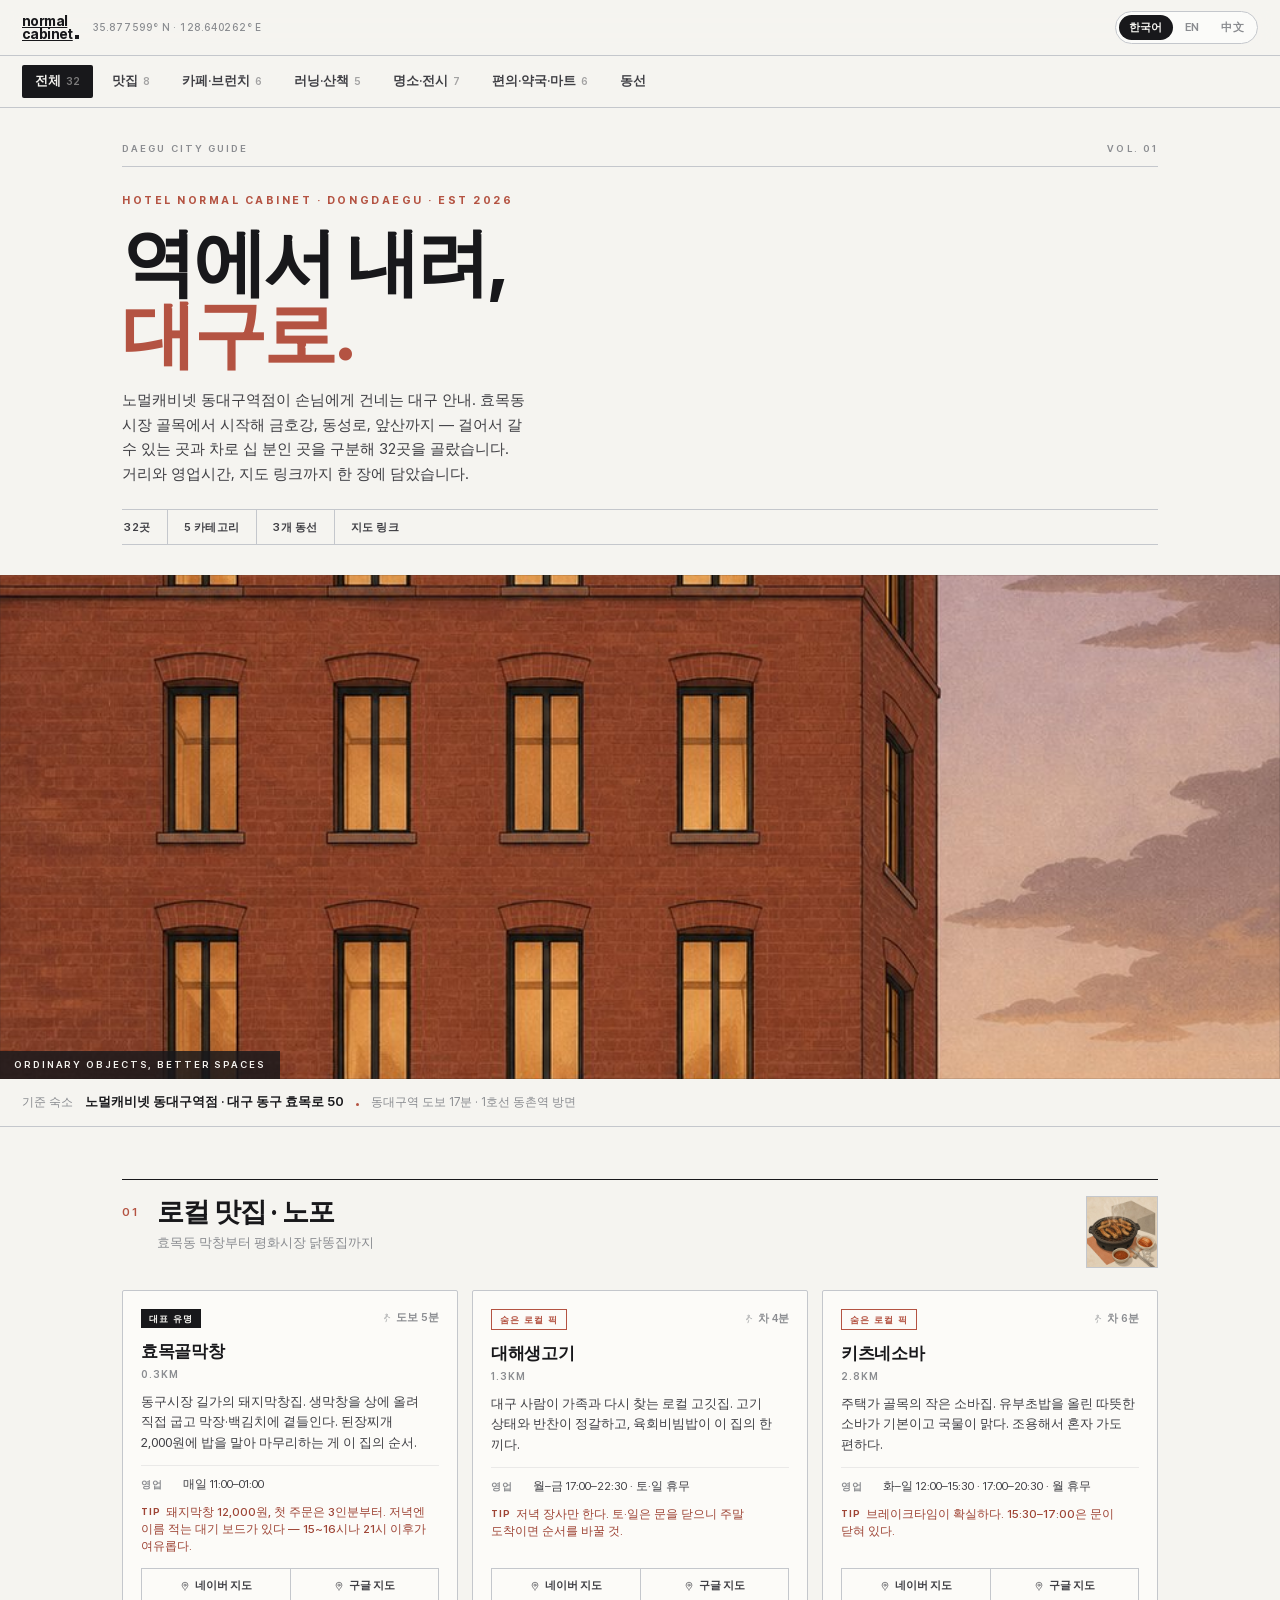
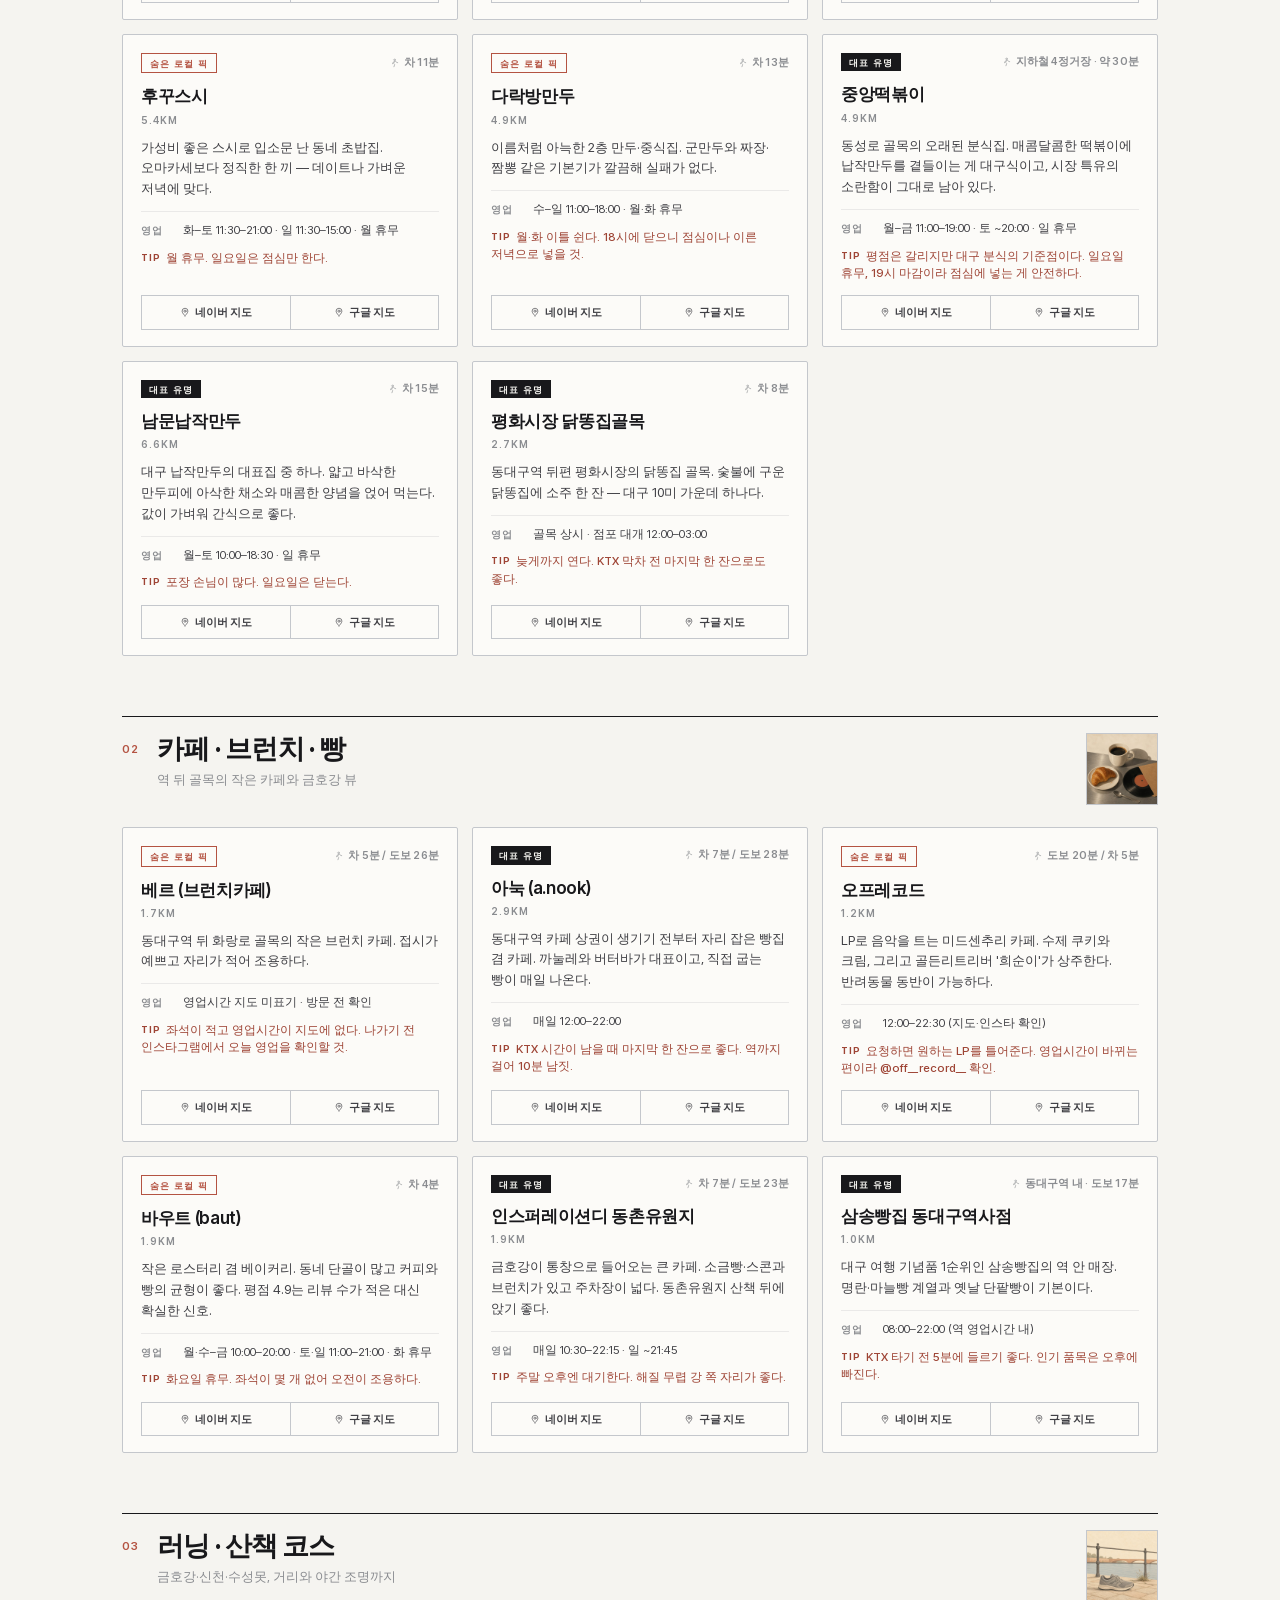
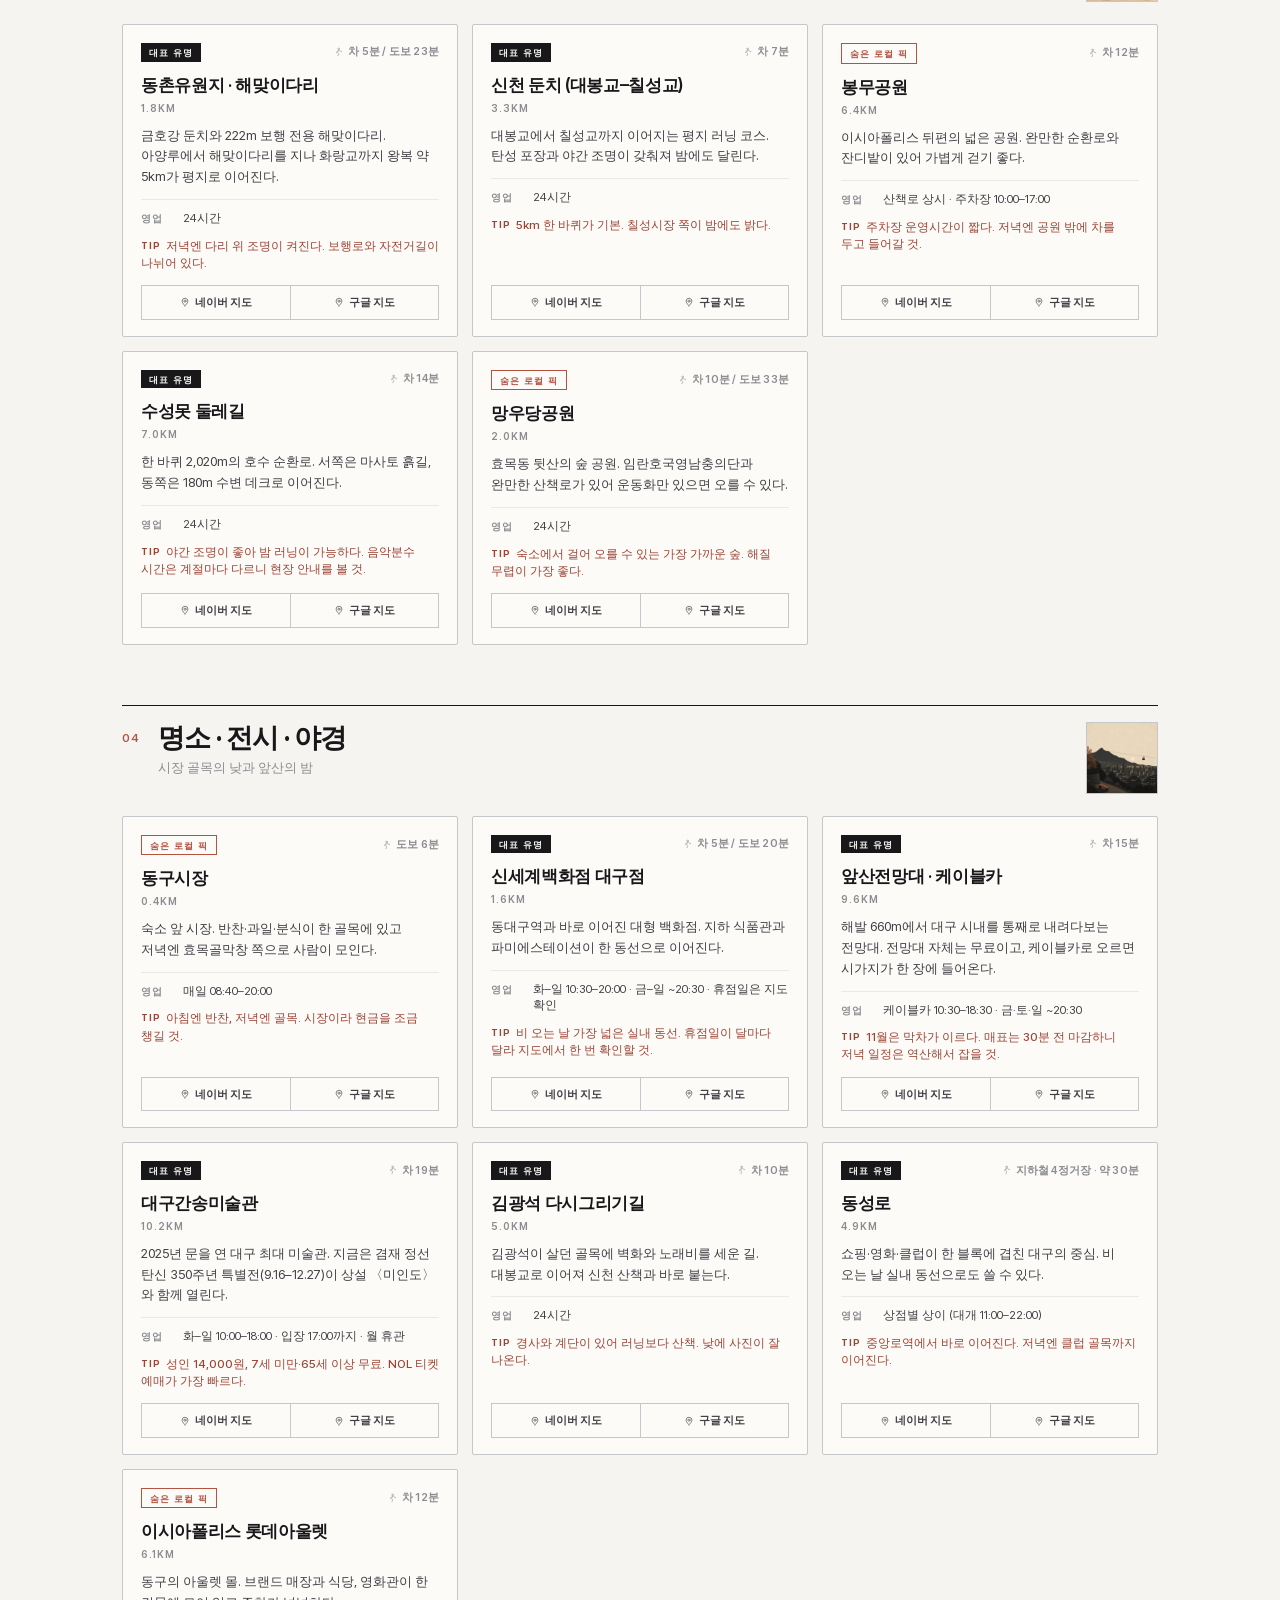
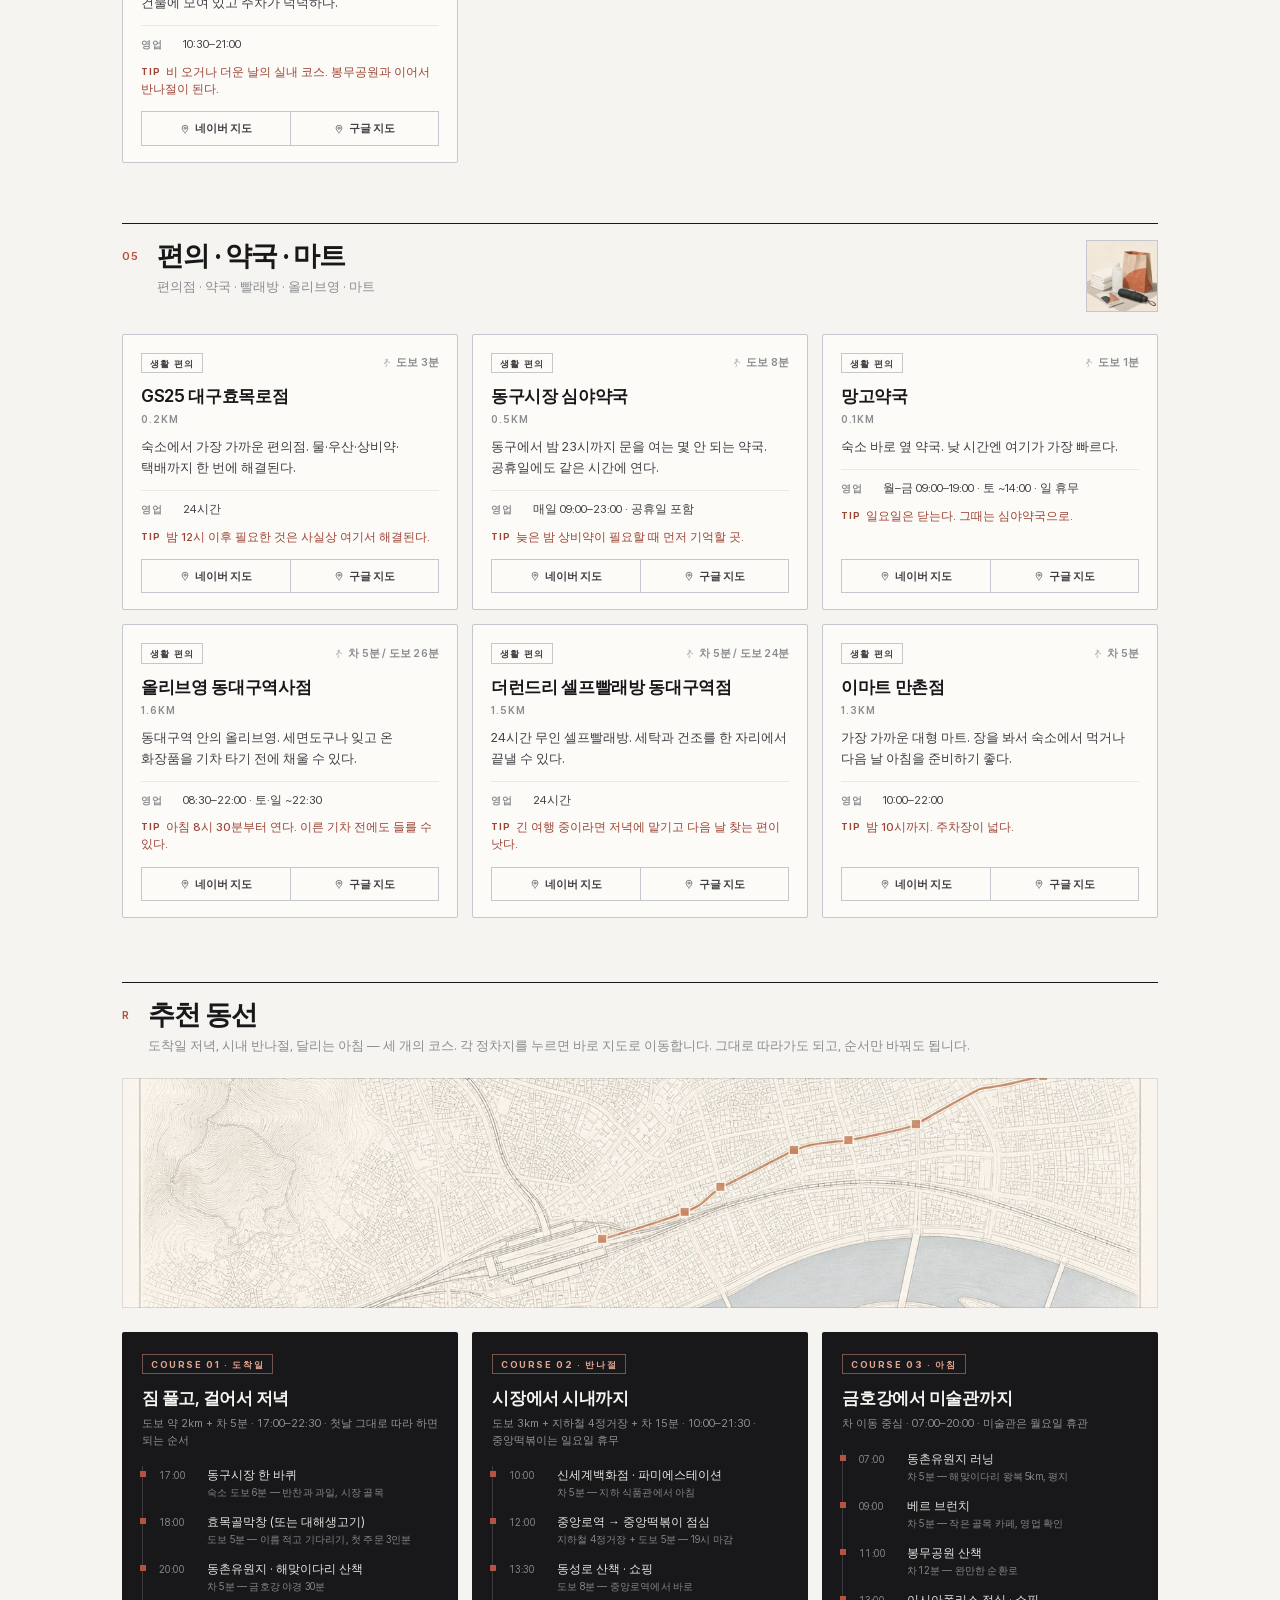
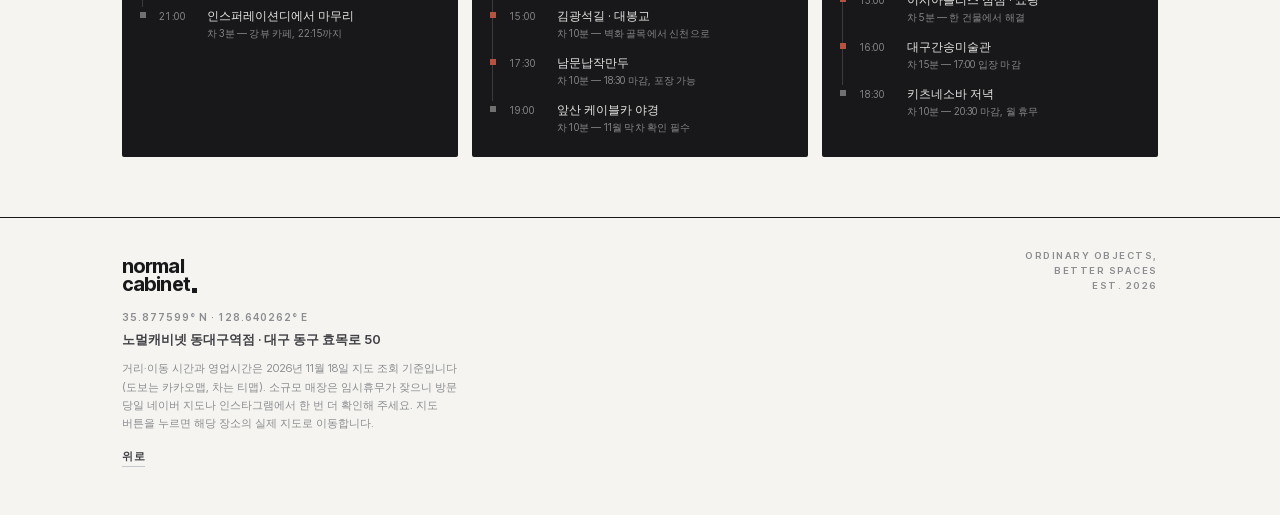
==== curation-dongdaegu/index.html @ 0b1d500d "feat(curation-dongdaegu): 동대구역점 3개국어 여행 큐레이션 페이지 + 8×6cm QR 카드 - curation-dongdaegu/ 신규: 효목동·동대구역 기준" ====
<!DOCTYPE html>
<html lang="ko">
<head>
<meta charset="UTF-8" />
<meta name="viewport" content="width=device-width, initial-scale=1, viewport-fit=cover" />
<meta name="theme-color" content="#F5F4F0" />
<title>대구여행 큐레이션 · 노멀캐비넷 동대구역점</title>
<meta name="description" content="호텔 노멀캐비넷 동대구역점이 고른 대구 32곳 — 효목동 막창과 시장, 역 뒤 골목 카페, 금호강·신천 러닝, 앞산과 간송, 약국·마트·빨래방. 거리·영업시간·지도 링크까지 한 장에. 한국어 / English / 中文." />
<meta property="og:title" content="대구여행 큐레이션 · normal cabinet. 동대구역점" />
<meta property="og:description" content="효목동에서 걷고 달리고 먹는 32곳 — 3개 언어, 지도 링크 포함." />
<meta property="og:type" content="website" />
<link rel="icon" href="data:image/svg+xml,%3Csvg xmlns='http://www.w3.org/2000/svg' viewBox='0 0 32 32'%3E%3Crect width='32' height='32' fill='%23F5F4F0'/%3E%3Crect x='5' y='7' width='22' height='2.6' fill='%2318181B'/%3E%3Crect x='5' y='13' width='22' height='2.6' fill='%2318181B'/%3E%3Crect x='5' y='19' width='14' height='2.6' fill='%23B45342'/%3E%3C/svg%3E" />
<link rel="preload" as="image" href="assets/hero.jpg" />
<link rel="preload" href="assets/fonts/inter-tight.woff2" as="font" type="font/woff2" crossorigin />
<style>
  @font-face{
    font-family:"Inter Tight";font-style:normal;font-weight:100 900;font-display:swap;
    src:url("assets/fonts/inter-tight.woff2") format("woff2");
    unicode-range:U+0000-00FF,U+0131,U+0152-0153,U+02BB-02BC,U+02C6,U+02DA,U+02DC,U+2000-206F,U+2074,U+20AC,U+2122,U+2191,U+2193,U+2212,U+2215,U+00B0,U+00B7,U+00D7,U+2013,U+2014,U+2018,U+2019,U+201C,U+201D,U+2022,U+2026,U+2032,U+2033;
  }
  :root{
    --paper:#F5F4F0;
    --card:#FCFBF8;
    --ink:#18181B;
    --ink-soft:#3F3F44;
    --muted:#8A8C90;
    --steel:#E6E7E8;
    --steel-2:#D5D7DA;
    --hairline:#C4C7CC;
    --terra:#B45342;
    --terra-deep:#9E4435;
    --line:rgba(24,24,27,.14);
    --line-soft:rgba(24,24,27,.075);
    --hdr:56px;
    --tabs:46px;
    --max:1080px;
    --sans:"Inter Tight",-apple-system,BlinkMacSystemFont,"Helvetica Neue",Arial,"Pretendard Variable",Pretendard,"Apple SD Gothic Neo","Noto Sans KR","Noto Sans SC","PingFang SC","Microsoft YaHei",sans-serif;
  }
  *{box-sizing:border-box;-webkit-tap-highlight-color:transparent}
  html{-webkit-text-size-adjust:100%;scroll-behavior:smooth}
  body{
    margin:0;background:var(--paper);color:var(--ink);
    font-family:var(--sans);line-height:1.5;font-size:16px;
    -webkit-font-smoothing:antialiased;
    word-break:keep-all;
  }
  img{display:block;max-width:100%}
  a{color:inherit}
  button{font:inherit;color:inherit;background:none;border:0;padding:0;cursor:pointer}
  .sr-only{position:absolute;width:1px;height:1px;padding:0;margin:-1px;overflow:hidden;clip:rect(0 0 0 0);white-space:nowrap;border:0}
  .wrap{max-width:var(--max);margin:0 auto;padding:0 22px}

  /* ── header ── */
  .hdr{
    position:sticky;top:0;z-index:60;height:var(--hdr);
    display:flex;align-items:center;gap:14px;
    padding:0 22px;background:rgba(245,244,240,.9);
    backdrop-filter:saturate(160%) blur(14px);-webkit-backdrop-filter:saturate(160%) blur(14px);
    border-bottom:1px solid var(--hairline);
  }
  .mark{display:flex;flex-direction:column;line-height:.92;letter-spacing:-.045em;font-weight:700;font-size:13.5px;flex:none}
  .mark span{display:flex;align-items:flex-end}
  .mark i{display:inline-block;width:4px;height:4px;background:var(--ink);margin-left:2px;margin-bottom:1px}
  .hdr-coords{font-size:10px;font-weight:500;letter-spacing:.08em;color:var(--muted);white-space:nowrap;flex:none;font-variant-numeric:tabular-nums}
  .lang{margin-left:auto;display:flex;gap:2px;border:1px solid var(--hairline);border-radius:999px;padding:3px;flex:none;background:rgba(255,255,255,.6)}
  .lang button{padding:4px 10px;border-radius:999px;font-size:11px;font-weight:600;letter-spacing:.03em;color:var(--muted);transition:.18s}
  .lang button[aria-pressed="true"]{background:var(--ink);color:#F5F4F0}

  /* ── tabs ── */
  .tabs{
    position:sticky;top:var(--hdr);z-index:50;
    display:flex;gap:6px;overflow-x:auto;scrollbar-width:none;
    padding:9px 22px;background:rgba(245,244,240,.93);
    backdrop-filter:saturate(160%) blur(14px);-webkit-backdrop-filter:saturate(160%) blur(14px);
    border-bottom:1px solid var(--hairline);
  }
  .tabs::-webkit-scrollbar{display:none}
  .tab{
    flex:none;padding:6px 12px;border-radius:2px;font-size:12.5px;font-weight:600;
    color:var(--ink-soft);border:1px solid transparent;background:transparent;transition:.16s;white-space:nowrap;
  }
  .tab[aria-selected="true"]{background:var(--ink);color:#F5F4F0}
  .tab .n{font-size:10px;opacity:.45;margin-left:5px;font-variant-numeric:tabular-nums}

  /* ── hero ── */
  .hero{padding:34px 0 0}
  .masthead{display:flex;justify-content:space-between;align-items:baseline;gap:12px;font-size:9.5px;letter-spacing:.22em;text-transform:uppercase;color:var(--muted);font-weight:600;border-bottom:1px solid var(--hairline);padding-bottom:10px}
  .eyebrow{font-size:10.5px;letter-spacing:.24em;text-transform:uppercase;color:var(--terra);font-weight:700;margin:26px 0 16px}
  .hero h1{
    margin:0;font-size:clamp(40px,10.5vw,74px);line-height:.98;letter-spacing:-.045em;font-weight:700;
  }
  .hero h1 em{font-style:normal;color:var(--terra)}
  .lede{margin:18px 0 0;font-size:15px;line-height:1.65;color:var(--ink-soft);max-width:46ch}
  .chips{display:flex;flex-wrap:wrap;gap:0;margin:22px 0 0;padding:0;list-style:none;border-top:1px solid var(--hairline);border-bottom:1px solid var(--hairline)}
  .chips li{
    font-size:11px;font-weight:600;letter-spacing:.05em;padding:9px 16px;color:var(--ink-soft);
    border-right:1px solid var(--hairline);text-transform:uppercase;font-variant-numeric:tabular-nums;
  }
  .chips li:first-child{padding-left:2px}
  .chips li:last-child{border-right:0}
  .hero-art{position:relative;margin:30px 0 0;overflow:hidden;background:#DBD3C7}
  .hero-art img{width:100%;height:clamp(320px,56vh,540px);object-fit:cover;object-position:center 30%}
  .hero-art::after{content:"";position:absolute;inset:0;box-shadow:inset 0 0 0 1px rgba(24,24,27,.12);pointer-events:none}
  .art-cap{
    position:absolute;left:0;bottom:0;font-size:9.5px;letter-spacing:.2em;text-transform:uppercase;
    color:#F5F4F0;background:rgba(24,24,27,.82);padding:7px 14px;font-weight:600;
  }
  .base{
    display:flex;flex-wrap:wrap;align-items:baseline;gap:4px 12px;
    margin:0;padding:14px 22px;font-size:12px;color:var(--muted);border-bottom:1px solid var(--hairline);
  }
  .base b{color:var(--ink);font-weight:600;font-size:12.5px}
  .base span{display:inline-flex;align-items:center;gap:6px}
  .base .dot{width:3px;height:3px;background:var(--terra);border-radius:50%;flex:none}

  /* ── sections ── */
  .sec{padding:52px 0 8px;scroll-margin-top:calc(var(--hdr) + var(--tabs) + 8px)}
  .sec-head{display:flex;align-items:flex-start;gap:18px;margin-bottom:22px;padding-top:16px;border-top:1px solid var(--ink)}
  .sec-num{font-size:11px;font-weight:600;letter-spacing:.1em;color:var(--terra);padding-top:8px;flex:none;font-variant-numeric:tabular-nums}
  .sec-tt{flex:1;min-width:0}
  .sec-tt h2{margin:0;font-size:clamp(21px,5.4vw,27px);letter-spacing:-.03em;font-weight:700;line-height:1.18}
  .sec-tt p{margin:6px 0 0;font-size:12.5px;color:var(--muted);line-height:1.5}
  .sec-art{width:72px;height:72px;overflow:hidden;flex:none;outline:1px solid var(--hairline);outline-offset:-1px}
  .sec-art img{width:100%;height:100%;object-fit:cover}
  .sec-note{font-size:11px;color:var(--muted);margin:0 0 14px}

  .grid{display:grid;gap:14px;grid-template-columns:1fr}
  @media(min-width:640px){.grid{grid-template-columns:repeat(2,1fr)}}
  @media(min-width:1000px){.grid{grid-template-columns:repeat(3,1fr)}}

  .card{
    position:relative;background:var(--card);border:1px solid var(--hairline);border-radius:2px;
    padding:18px 18px 16px;display:flex;flex-direction:column;transition:border-color .16s,box-shadow .16s;
  }
  .card:hover{border-color:var(--ink);box-shadow:0 12px 30px -22px rgba(24,24,27,.45)}
  .card-link{position:absolute;inset:0;border-radius:2px;z-index:1}
  .card-link:focus-visible{outline:2px solid var(--ink);outline-offset:2px}
  .card-top{display:flex;align-items:center;gap:8px;margin-bottom:12px;min-height:18px}
  .badge{font-size:9px;font-weight:700;letter-spacing:.14em;padding:3px 8px 2px;white-space:nowrap;text-transform:uppercase}
  .badge.f{background:var(--ink);color:#F5F4F0}
  .badge.h{color:var(--terra);border:1px solid var(--terra)}
  .badge.p{color:var(--ink-soft);border:1px solid var(--hairline)}
  .walk{margin-left:auto;font-size:10.5px;font-weight:600;color:var(--muted);display:inline-flex;align-items:center;gap:4px;white-space:nowrap;letter-spacing:.02em}
  .walk svg{width:10px;height:10px;flex:none;opacity:.7}
  .card h3{margin:0 0 5px;font-size:17px;font-weight:600;letter-spacing:-.02em;line-height:1.3}
  .card .sub{font-size:10px;letter-spacing:.09em;color:var(--muted);margin:0 0 9px;font-weight:600;text-transform:uppercase}
  .card p.desc{margin:0 0 12px;font-size:13px;line-height:1.6;color:var(--ink-soft)}
  .meta{display:flex;flex-direction:column;gap:3px;margin:0 0 11px;padding:10px 0 0;border-top:1px solid var(--line-soft)}
  .meta .row{display:flex;gap:8px;font-size:11.5px;line-height:1.45}
  .meta .k{flex:none;width:34px;color:var(--muted);font-weight:600;letter-spacing:.06em;font-size:9.5px;padding-top:2px;text-transform:uppercase}
  .meta .v{color:var(--ink-soft)}
  .tip{font-size:11.5px;line-height:1.5;color:var(--terra-deep);font-weight:500;margin:0 0 13px}
  .tip b{font-weight:700;letter-spacing:.1em;font-size:9px;vertical-align:1px;margin-right:5px;text-transform:uppercase}
  .maprow{display:flex;gap:0;margin-top:auto;position:relative;z-index:2;border:1px solid var(--hairline)}
  .mapbtn{
    flex:1;display:inline-flex;align-items:center;justify-content:center;gap:5px;
    padding:8px 6px;font-size:11px;font-weight:600;color:var(--ink-soft);text-decoration:none;transition:.16s;white-space:nowrap;
  }
  .mapbtn + .mapbtn{border-left:1px solid var(--hairline)}
  .mapbtn svg{width:10px;height:10px;opacity:.7;flex:none}
  .mapbtn:hover{background:var(--ink);color:#F5F4F0;border-color:var(--ink)}

  /* ── routes ── */
  .routes{margin-top:56px;padding:0 0 8px}
  .routes .sec-head{border-top:1px solid var(--ink)}
  .routes-art{margin:0 0 24px;overflow:hidden;position:relative;background:#E7E3DB}
  .routes-art img{width:100%;height:clamp(150px,26vh,230px);object-fit:cover}
  .routes-art::after{content:"";position:absolute;inset:0;box-shadow:inset 0 0 0 1px rgba(24,24,27,.12);pointer-events:none}
  .rgrid{display:grid;gap:14px;grid-template-columns:1fr}
  @media(min-width:860px){.rgrid{grid-template-columns:repeat(3,1fr)}}
  .route{background:var(--ink);color:#F5F4F0;border-radius:2px;padding:22px 20px;display:flex;flex-direction:column}
  .route .rtag{align-self:flex-start;font-size:9px;font-weight:700;letter-spacing:.18em;text-transform:uppercase;color:#E4A38F;border:1px solid rgba(228,163,143,.45);padding:3px 8px 2px;margin-bottom:14px}
  .route h3{margin:0 0 5px;font-size:16.5px;letter-spacing:-.015em;line-height:1.32;font-weight:600}
  .route .rmeta{font-size:11px;color:rgba(245,244,240,.55);margin:0 0 18px;font-variant-numeric:tabular-nums}
  .steps{list-style:none;margin:0;padding:0;display:flex;flex-direction:column;gap:0}
  .steps li{position:relative;display:flex;gap:12px;padding:0 0 13px 16px;border-left:1px solid rgba(245,244,240,.16)}
  .steps li:last-child{padding-bottom:0;border-left-color:transparent}
  .steps li::before{content:"";position:absolute;left:-3.5px;top:5px;width:6px;height:6px;background:var(--terra)}
  .steps li:last-child::before{background:rgba(245,244,240,.4)}
  .steps .st{flex:none;font-size:10px;font-variant-numeric:tabular-nums;color:rgba(245,244,240,.5);width:36px;padding-top:2px;letter-spacing:.04em}
  .steps .sn{font-size:12px;line-height:1.5;color:rgba(245,244,240,.93)}
  .steps .sn small{display:block;font-size:10px;color:rgba(245,244,240,.5);margin-top:1px;letter-spacing:.02em}

  /* ── footer ── */
  .foot{margin-top:52px;border-top:1px solid var(--ink);padding:30px 0 48px}
  .foot .brand{display:flex;align-items:flex-end;justify-content:space-between;gap:14px;margin-bottom:16px}
  .foot .mark{font-size:20px}
  .foot .mark i{width:5px;height:5px}
  .foot .est{font-size:9.5px;letter-spacing:.16em;color:var(--muted);text-align:right;line-height:1.6;text-transform:uppercase;font-weight:600}
  .foot .coords{font-size:10px;letter-spacing:.1em;color:var(--muted);margin:0 0 6px;font-variant-numeric:tabular-nums;font-weight:600;text-transform:uppercase}
  .foot .addr{font-size:12.5px;color:var(--ink-soft);margin:0 0 4px;font-weight:600}
  .foot .fine{font-size:11px;line-height:1.65;color:var(--muted);margin:10px 0 0;max-width:58ch}
  .foot .top{display:inline-block;margin-top:16px;font-size:11px;font-weight:600;color:var(--ink-soft);text-decoration:none;border-bottom:1px solid var(--hairline);padding-bottom:2px;letter-spacing:.06em;text-transform:uppercase}
  .hidden{display:none !important}
  @media(prefers-reduced-motion:reduce){*{transition:none!important;scroll-behavior:auto!important}}
</style>
</head>
<body>

<header class="hdr">
  <a class="mark" href="../" aria-label="normal cabinet."><span>normal</span><span>cabinet<i></i></span></a>
  <span class="hdr-coords" aria-hidden="true">35.877599° N&nbsp;·&nbsp;128.640262° E</span>
  <div class="lang" role="group" aria-label="Language">
    <button type="button" data-lang="ko" aria-pressed="true">한국어</button>
    <button type="button" data-lang="en" aria-pressed="false">EN</button>
    <button type="button" data-lang="zh" aria-pressed="false">中文</button>
  </div>
</header>

<nav class="tabs" id="tabs" role="tablist" aria-label="Categories"></nav>

<main>
  <section class="hero">
    <div class="wrap">
      <div class="masthead" aria-hidden="true"><span>Daegu City Guide</span><span>Vol. 01</span></div>
      <p class="eyebrow" data-i18n="eyebrow">HOTEL NORMAL CABINET · DONGDAEGU · EST 2026</p>
      <h1 data-i18n-html="h1">역에서 내려,<br><em>대구로.</em></h1>
      <p class="lede" data-i18n="lede"></p>
      <ul class="chips" id="chips"></ul>
    </div>
    <div class="hero-art">
      <img src="assets/hero.jpg" width="1000" height="1500" alt="테라코타 벽돌 호텔과 스틸 캐노피, 뒤로 철도 고가 — 노멀캐비넷 동대구역점 큐레이션 일러스트" fetchpriority="high" />
      <span class="art-cap" data-i18n="artCap">Ordinary objects, better spaces</span>
    </div>
    <p class="base">
      <span data-i18n="baseLabel">기준 숙소</span>
      <b data-i18n="baseAddr">노멀캐비넷 동대구역점 · 대구 동구 효목로 50</b>
      <span class="dot" aria-hidden="true"></span>
      <span data-i18n="baseNote">동대구역 도보 17분 · 1호선 동촌역 방면</span>
    </p>
  </section>

  <div id="sections"></div>

  <section class="routes" id="routes">
    <div class="wrap">
      <div class="sec-head">
        <span class="sec-num">R</span>
        <div class="sec-tt"><h2 data-i18n="routesTitle">추천 동선</h2><p data-i18n="routesSub"></p></div>
      </div>
      <div class="routes-art"><img src="assets/map.jpg" width="1600" height="1067" alt="대구 동부 시티 맵 라인아트 — 큐레이션 동선 일러스트" loading="lazy" /></div>
      <div class="rgrid" id="rgrid"></div>
    </div>
  </section>

  <footer class="foot">
    <div class="wrap">
      <div class="brand">
        <div class="mark" aria-label="normal cabinet."><span>normal</span><span>cabinet<i></i></span></div>
        <div class="est">Ordinary objects,<br>better spaces<br>Est. 2026</div>
      </div>
      <p class="coords">35.877599° N · 128.640262° E</p>
      <p class="addr" data-i18n="footAddr">노멀캐비넷 동대구역점 · 대구 동구 효목로 50</p>
      <p class="fine" data-i18n="footFine"></p>
      <a class="top" href="#top" data-i18n="toTop">위로</a>
    </div>
  </footer>
</main>

<script src="assets/data.js?v=2026-11-18a"></script>
<script>
(function(){
  "use strict";

  var T = {
    ko: {
      title: "대구여행 큐레이션 · 노멀캐비넷 동대구역점",
      desc: "호텔 노멀캐비넷 동대구역점이 고른 대구 32곳 — 효목동 막창과 시장, 역 뒤 골목 카페, 금호강·신천 러닝, 앞산과 간송, 약국·마트·빨래방까지. 거리·영업시간·지도 링크를 한 장에.",
      hdrTitle: "대구여행 큐레이션",
      eyebrow: "HOTEL NORMAL CABINET · DONGDAEGU · EST 2026",
      h1: "역에서 내려,<br><em>대구로.</em>",
      lede: "노멀캐비넷 동대구역점이 손님에게 건네는 대구 안내. 효목동 시장 골목에서 시작해 금호강, 동성로, 앞산까지 — 걸어서 갈 수 있는 곳과 차로 십 분인 곳을 구분해 32곳을 골랐습니다. 거리와 영업시간, 지도 링크까지 한 장에 담았습니다.",
      baseLabel: "기준 숙소",
      baseAddr: "노멀캐비넷 동대구역점 · 대구 동구 효목로 50",
      baseNote: "동대구역 도보 17분 · 1호선 동촌역 방면",
      artCap: "Ordinary objects, better spaces",
      chips: ["32곳", "5 카테고리", "3개 동선", "지도 링크"],
      all: "전체", routes: "동선",
      tabFood: "맛집", tabCafe: "카페·브런치", tabRun: "러닝·산책", tabSpots: "명소·전시", tabEss: "편의·약국·마트",
      badgeF: "대표 유명", badgeH: "숨은 로컬 픽", badgeP: "생활 편의",
      hours: "영업", tip: "TIP", naver: "네이버 지도", google: "구글 지도",
      count: "곳", walkIcon: "이동",
      routesTitle: "추천 동선",
      routesSub: "도착일 저녁, 시내 반나절, 달리는 아침 — 세 개의 코스. 각 정차지를 누르면 바로 지도로 이동합니다. 그대로 따라가도 되고, 순서만 바꿔도 됩니다.",
      footAddr: "노멀캐비넷 동대구역점 · 대구 동구 효목로 50",
      footFine: "거리·이동 시간과 영업시간은 2026년 11월 18일 지도 조회 기준입니다(도보는 카카오맵, 차는 티맵). 소규모 매장은 임시휴무가 잦으니 방문 당일 네이버 지도나 인스타그램에서 한 번 더 확인해 주세요. 지도 버튼을 누르면 해당 장소의 실제 지도로 이동합니다.",
      toTop: "위로",
      openMap: "지도에서 열기"
    },
    en: {
      title: "Daegu Curation · normal cabinet. Dongdaegu",
      desc: "32 places chosen by normal cabinet. Dongdaegu — Hyomok-dong makchang and market alleys, small cafes behind the station, running on the Geumho and Sincheon, Apsan and Kansong, plus pharmacy, mart and laundry, with distances, hours and map links.",
      hdrTitle: "Daegu Curation",
      eyebrow: "HOTEL NORMAL CABINET · DONGDAEGU · EST 2026",
      h1: "Off the train,<br><em>into Daegu.</em>",
      lede: "A Daegu guide from normal cabinet. Dongdaegu: 32 places, sorted by what you can walk to and what is ten minutes by car — the market alleys of Hyomok-dong, the Geumho river, Dongseong-ro, Apsan. Distances, hours and map links, all on one page.",
      baseLabel: "From",
      baseAddr: "Normal Cabinet Dongdaegu · 50, Hyomok-ro, Dong-gu, Daegu",
      baseNote: "17 min walk from Dongdaegu Station",
      artCap: "Ordinary objects, better spaces",
      chips: ["32 places", "5 categories", "3 routes", "Map links"],
      all: "All", routes: "Routes",
      tabFood: "Food", tabCafe: "Cafes & Brunch", tabRun: "Running", tabSpots: "Sights", tabEss: "Convenience & Mart",
      badgeF: "Signature", badgeH: "Local pick", badgeP: "Everyday",
      hours: "HOURS", tip: "TIP", naver: "Naver Map", google: "Google Maps",
      count: "spots", walkIcon: "Getting there",
      routesTitle: "Suggested routes",
      routesSub: "The arrival evening, half a day downtown, a running morning — three courses with the walking and driving legs worked in. Tap any stop to open it in the map. Follow them as written or swap the order.",
      footAddr: "Normal Cabinet Dongdaegu · 50, Hyomok-ro, Dong-gu, Daegu",
      footFine: "Distances, travel times and hours were checked on maps on 18 November 2026 (Kakao Map for walking, TMAP for driving). Small places close without notice, so check Naver Map or Instagram on the day. Each map button opens the actual location.",
      toTop: "Back to top",
      openMap: "Open in map"
    },
    zh: {
      title: "大邱旅行策展 · normal cabinet. 东大邱站店",
      desc: "normal cabinet. 东大邱站店为住客挑选的大邱32处 — 孝木洞小肠与市场、车站后巷的咖啡、琴湖江与新川跑步、前山与涧松，以及药局、超市、洗衣房，附距离、营业时间与地图链接。",
      hdrTitle: "大邱旅行策展",
      eyebrow: "HOTEL NORMAL CABINET · DONGDAEGU · EST 2026",
      h1: "下车，<br><em>走进大邱。</em>",
      lede: "这是 normal cabinet. 东大邱站店为住客准备的大邱指南。从孝木洞的市场小巷出发，到琴湖江、东城路、前山——我们把步行可到的地方和车程十分钟的地方分开，选出32处。距离、营业时间与地图链接，一页搞定。",
      baseLabel: "出发点",
      baseAddr: "Normal Cabinet 东大邱站店 · 大邱东区孝木路 50",
      baseNote: "距东大邱站步行17分钟",
      artCap: "Ordinary objects, better spaces",
      chips: ["32处", "5个分类", "3条路线", "地图链接"],
      all: "全部", routes: "路线",
      tabFood: "美食", tabCafe: "咖啡早午餐", tabRun: "跑步散步", tabSpots: "景点展览", tabEss: "便利店·药局·超市",
      badgeF: "人气名店", badgeH: "本地私藏", badgeP: "生活便利",
      hours: "时间", tip: "提示", naver: "Naver 地图", google: "Google 地图",
      count: "处", walkIcon: "移动",
      routesTitle: "推荐路线",
      routesSub: "抵达日晚间、半天市区、跑步的早晨——三条路线，连移动时间都算过。点击每一站即可直接跳转到地图。照着走可以，换个顺序也可以。",
      footAddr: "Normal Cabinet 东大邱站店 · 大邱东区孝木路 50",
      footFine: "距离、移动时间与营业时间以2026年11月18日地图信息为准（步行为 Kakao 地图，车程为 TMAP）。小店临时休息较多，建议当天在 Naver 地图或 Instagram 再确认一次。点击地图按钮会打开该地点的实际地图。",
      toTop: "回到顶部",
      openMap: "在地图中打开"
    }
  };

  var U = window.CURATION, lang = "ko", filter = "all";
  var $ = function(s, r){ return (r||document).querySelector(s); };
  var $$ = function(s, r){ return Array.prototype.slice.call((r||document).querySelectorAll(s)); };
  var esc = function(s){ return String(s).replace(/&/g,"&amp;").replace(/</g,"&lt;").replace(/>/g,"&gt;").replace(/"/g,"&quot;"); };

  var pin = '<svg viewBox="0 0 24 24" fill="none" stroke="currentColor" stroke-width="2.2" stroke-linecap="round" stroke-linejoin="round" aria-hidden="true"><path d="M12 21s7-6.1 7-11a7 7 0 1 0-14 0c0 4.9 7 11 7 11z"/><circle cx="12" cy="10" r="2.6"/></svg>';
  var foot = '<svg viewBox="0 0 24 24" fill="none" stroke="currentColor" stroke-width="2" stroke-linecap="round" stroke-linejoin="round" aria-hidden="true"><path d="M13 4.5a2 2 0 1 0 0 .01"/><path d="M9.5 21l1.7-5.2L9 13.6l1-4.6 3.2-1.6 2.4 3.1 2.9.7"/><path d="M10 9l-2.6 1.3L6 14"/></svg>';

  function naverUrl(p){ return "https://map.naver.com/p/search/" + encodeURIComponent(p.n.ko + " 대구"); }
  function googleUrl(p){ return "https://www.google.com/maps/search/?api=1&query=" + encodeURIComponent(p.n.ko + " " + p.a); }

  function setStatic(){
    var t = T[lang];
    document.documentElement.lang = lang === "zh" ? "zh-CN" : lang;
    document.title = t.title;
    var md = document.querySelector('meta[name="description"]'); if (md) md.setAttribute("content", t.desc);
    var og = document.querySelector('meta[property="og:title"]'); if (og) og.setAttribute("content", t.title);
    $$("[data-i18n]").forEach(function(el){ var k = el.getAttribute("data-i18n"); if (t[k] != null) el.textContent = t[k]; });
    $$("[data-i18n-html]").forEach(function(el){ var k = el.getAttribute("data-i18n-html"); if (t[k] != null) el.innerHTML = t[k]; });
    $("#chips").innerHTML = t.chips.map(function(c){ return "<li>" + esc(c) + "</li>"; }).join("");
  }

  function buildTabs(){
    var t = T[lang];
    var items = [
      { id: "all", label: t.all, n: U.places.length },
      { id: "food", label: t.tabFood, n: 8 },
      { id: "cafe", label: t.tabCafe, n: 6 },
      { id: "run", label: t.tabRun, n: 5 },
      { id: "spots", label: t.tabSpots, n: 7 },
      { id: "ess", label: t.tabEss, n: 6 },
      { id: "routes", label: t.routes, n: null }
    ];
    $("#tabs").innerHTML = items.map(function(it){
      return '<button type="button" class="tab" role="tab" data-filter="' + it.id + '" aria-selected="' + (filter === it.id) + '">' +
        esc(it.label) + (it.n != null ? '<span class="n">' + it.n + "</span>" : "") + "</button>";
    }).join("");
    $$("#tabs .tab").forEach(function(b){
      b.addEventListener("click", function(){
        filter = b.getAttribute("data-filter");
        $$("#tabs .tab").forEach(function(x){ x.setAttribute("aria-selected", String(x === b)); });
        b.scrollIntoView({ block: "nearest", inline: "center" });
        applyFilter(true);
      });
    });
  }

  function card(p){
    var t = T[lang];
    var badge = p.c === 5
      ? '<span class="badge p">' + esc(t.badgeP) + "</span>"
      : (p.b === "f" ? '<span class="badge f">' + esc(t.badgeF) + "</span>" : '<span class="badge h">' + esc(t.badgeH) + "</span>");
    return '<article class="card" data-cat="' + p.c + '">' +
      '<a class="card-link" href="' + esc(naverUrl(p)) + '" target="_blank" rel="noopener" aria-label="' + esc(p.n[lang] + " — " + t.openMap) + '"></a>' +
      '<div class="card-top">' + badge +
        '<span class="walk">' + foot + esc(p.w[lang]) + "</span></div>" +
      "<h3>" + esc(p.n[lang]) + "</h3>" +
      '<p class="sub">' + esc(typeof p.d === "string" ? p.d : p.d[lang]) + "</p>" +
      '<p class="desc">' + esc(p.s[lang]) + "</p>" +
      '<div class="meta">' +
        '<div class="row"><span class="k">' + esc(t.hours) + '</span><span class="v">' + esc(p.h[lang]) + "</span></div>" +
      "</div>" +
      '<p class="tip"><b>' + esc(t.tip) + "</b>" + esc(p.t[lang]) + "</p>" +
      '<div class="maprow">' +
        '<a class="mapbtn" href="' + esc(naverUrl(p)) + '" target="_blank" rel="noopener">' + pin + esc(t.naver) + "</a>" +
        '<a class="mapbtn" href="' + esc(googleUrl(p)) + '" target="_blank" rel="noopener">' + pin + esc(t.google) + "</a>" +
      "</div></article>";
  }

  function buildSections(){
    var t = T[lang], order = ["food","cafe","run","spots","ess"];
    var html = U.cats.map(function(c, i){
      var places = U.places.filter(function(p){ return p.c === c.id; });
      return '<section class="sec" id="cat-' + c.key + '" data-filter="' + order[i] + '">' +
        '<div class="wrap"><div class="sec-head">' +
          '<span class="sec-num">' + String(i + 1).padStart(2, "0") + "</span>" +
          '<div class="sec-tt"><h2>' + esc(c.title[lang]) + "</h2><p>" + esc(c.sub[lang]) + "</p></div>" +
          '<div class="sec-art"><img src="' + c.img + '" width="720" height="720" alt="" loading="lazy" /></div>' +
        "</div>" +
        '<div class="grid">' + places.map(card).join("") + "</div></div></section>";
    }).join("");
    $("#sections").innerHTML = html;
  }

  function buildRoutes(){
    var t = T[lang];
    $("#rgrid").innerHTML = U.routes.map(function(r){
      return '<article class="route">' +
        '<span class="rtag">' + esc(r.tag[lang]) + "</span>" +
        "<h3>" + esc(r.title[lang]) + "</h3>" +
        '<p class="rmeta">' + esc(r.meta[lang]) + "</p>" +
        '<ol class="steps">' + r.steps.map(function(s){
          var link = s.q ? '<a href="' + esc("https://map.naver.com/p/search/" + encodeURIComponent(s.q + " 대구")) + '" target="_blank" rel="noopener" style="color:inherit;text-decoration:none" onmouseover="this.style.color=\'#E4A38F\'" onmouseout="this.style.color=\'inherit\'">' : "";
          var end = s.q ? "</a>" : "";
          return "<li><span class=\"st\">" + esc(s.t) + '</span><span class="sn">' + link + esc(s.n[lang]) + end +
            (s.m ? "<small>" + esc(s.m[lang]) + "</small>" : "") + "</span></li>";
        }).join("") + "</ol></article>";
    }).join("");
  }

  function applyFilter(scroll){
    var showRoutes = filter === "routes";
    $$("#sections .sec").forEach(function(sec){
      sec.classList.toggle("hidden", filter !== "all" && sec.getAttribute("data-filter") !== filter);
    });
    var routes = $("#routes");
    routes.style.display = (filter === "all" || showRoutes) ? "" : "none";
    if (scroll && !showRoutes) {
      var first = $("#sections .sec:not(.hidden)");
      var y = (first ? first.getBoundingClientRect().top + window.pageYOffset : 0) - 112;
      window.scrollTo({ top: Math.max(0, y), behavior: "smooth" });
    }
  }

  function render(){
    setStatic(); buildTabs(); buildSections(); buildRoutes(); applyFilter(false);
    $$(".lang button").forEach(function(b){ b.setAttribute("aria-pressed", String(b.getAttribute("data-lang") === lang)); });
  }

  $$(".lang button").forEach(function(b){
    b.addEventListener("click", function(){
      lang = b.getAttribute("data-lang");
      try { localStorage.setItem("nc-curation-lang", lang); } catch(e){}
      render();
    });
  });

  try {
    var saved = localStorage.getItem("nc-curation-lang");
    if (saved && T[saved]) lang = saved;
  } catch(e){}
  var q = new URLSearchParams(location.search).get("lang");
  if (q && T[q]) lang = q;

  render();
  document.getElementById("top") || document.body.insertAdjacentHTML("afterbegin", '<span id="top"></span>');
})();
</script>
</body>
</html>
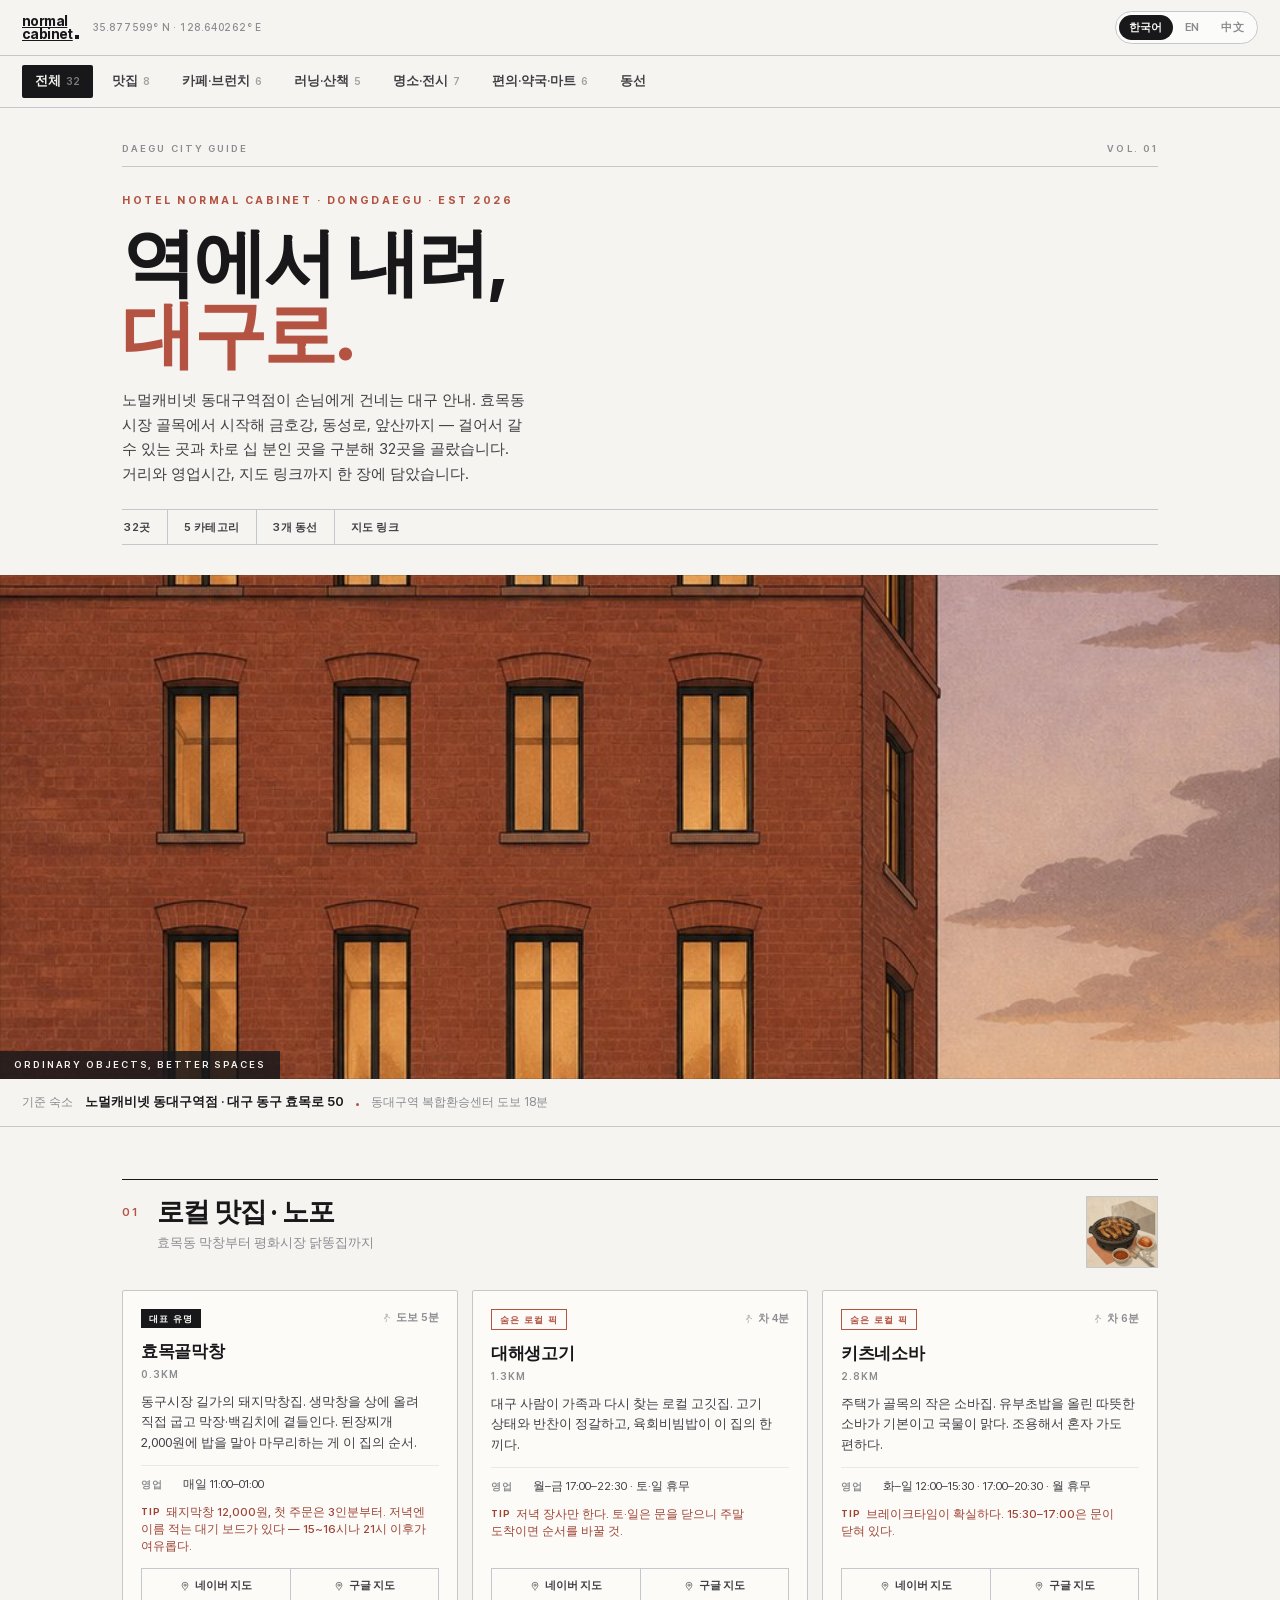
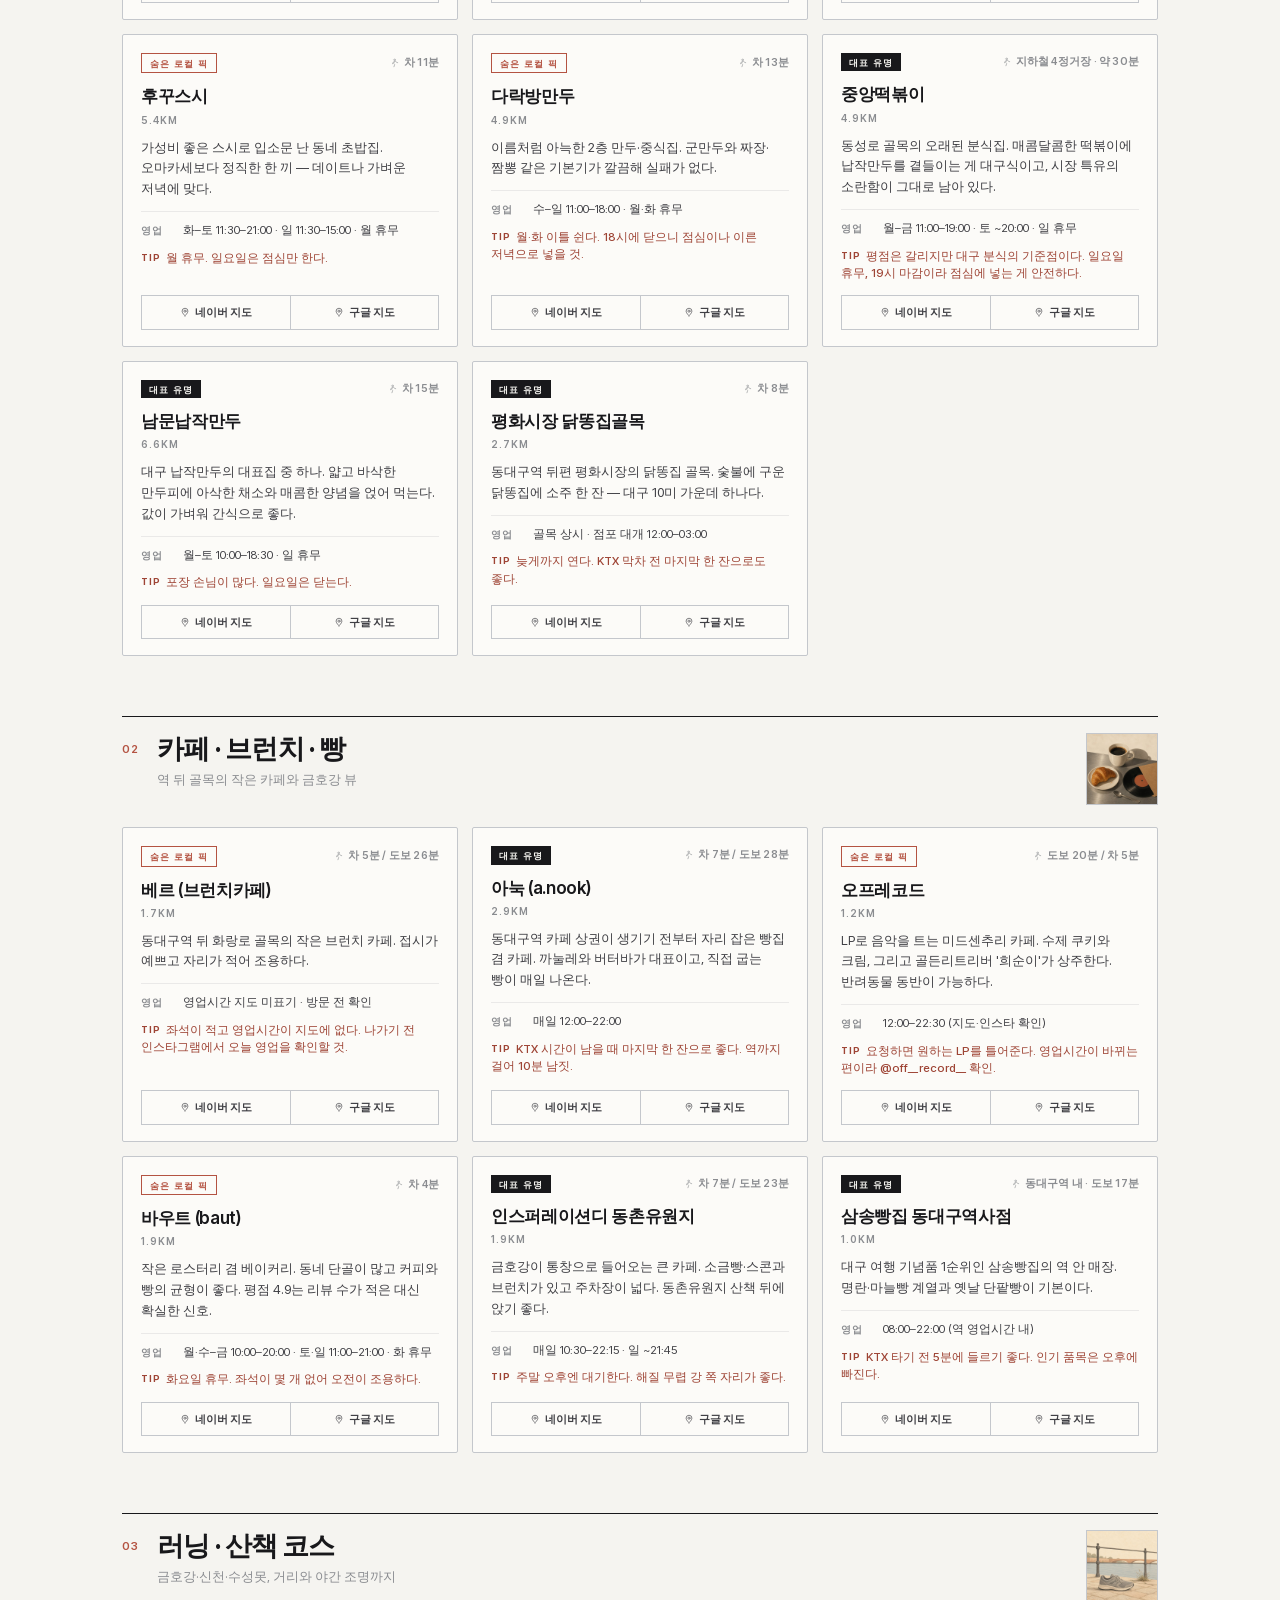
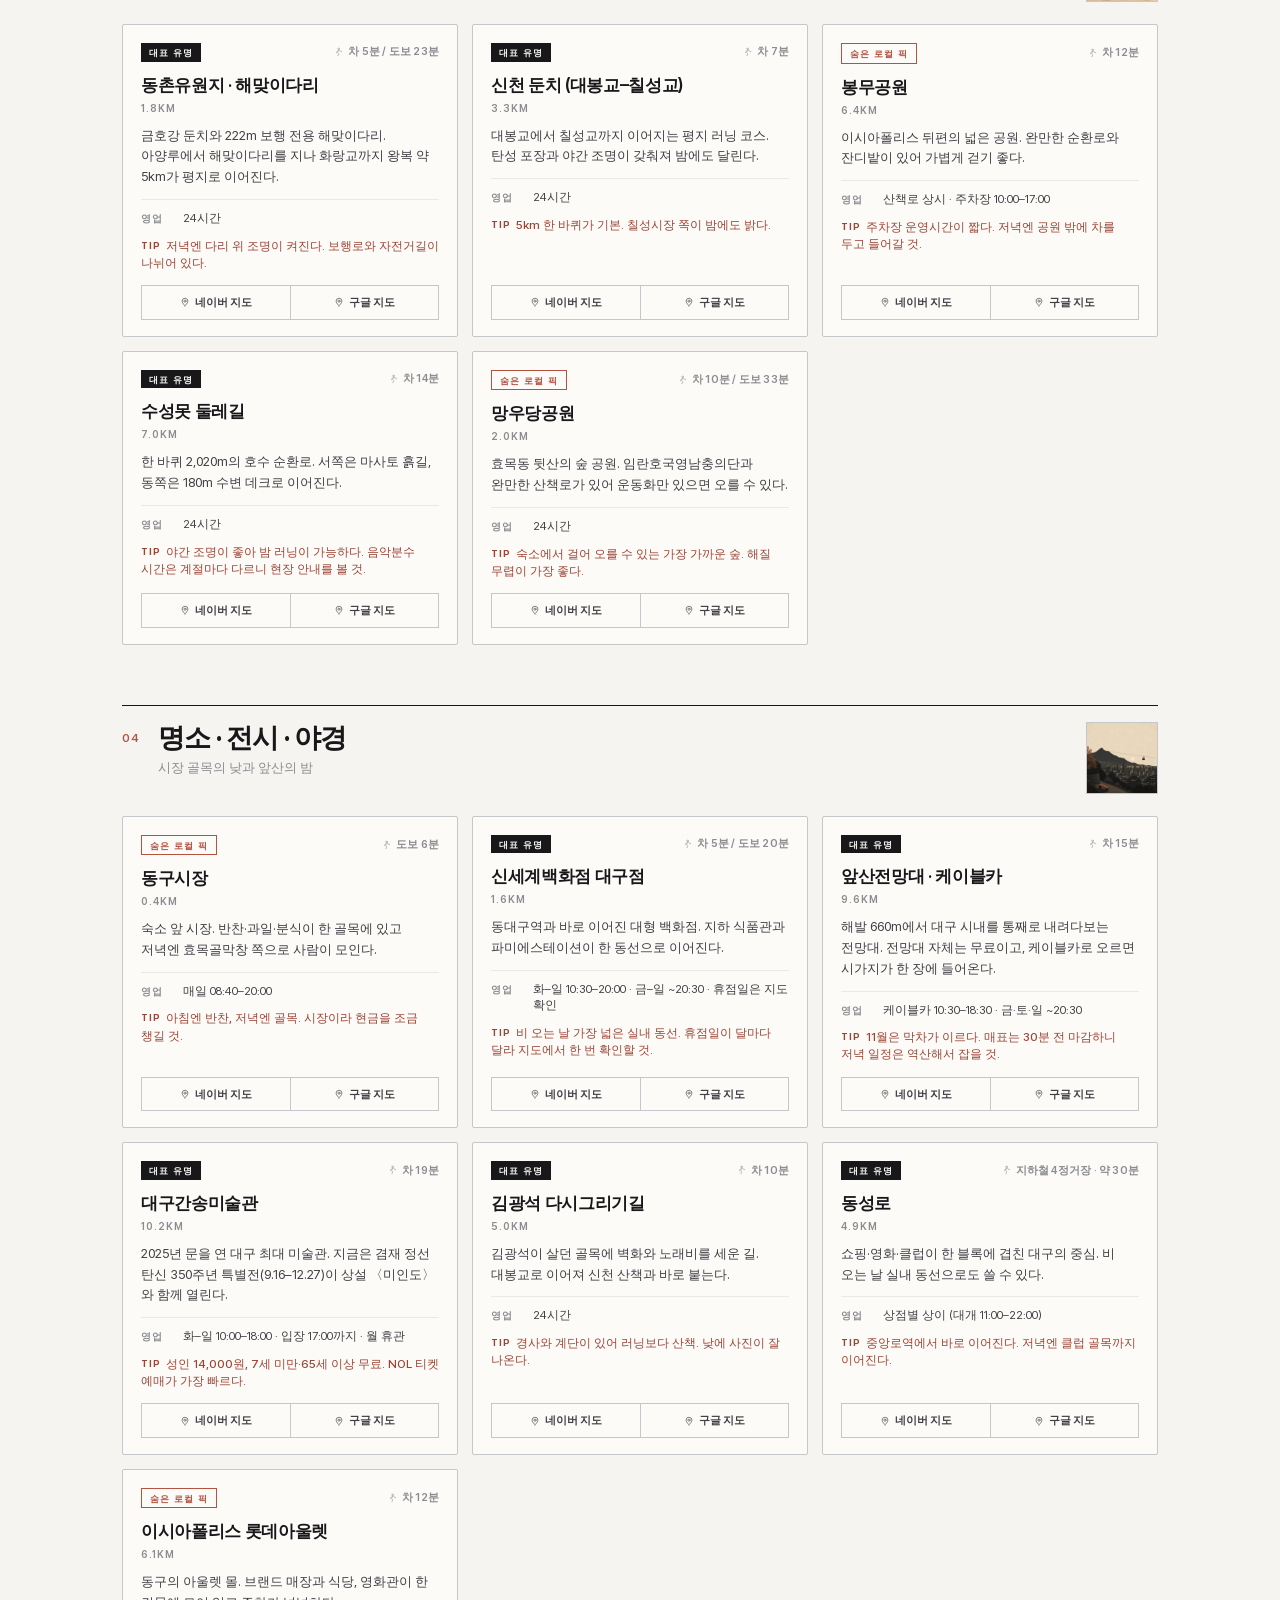
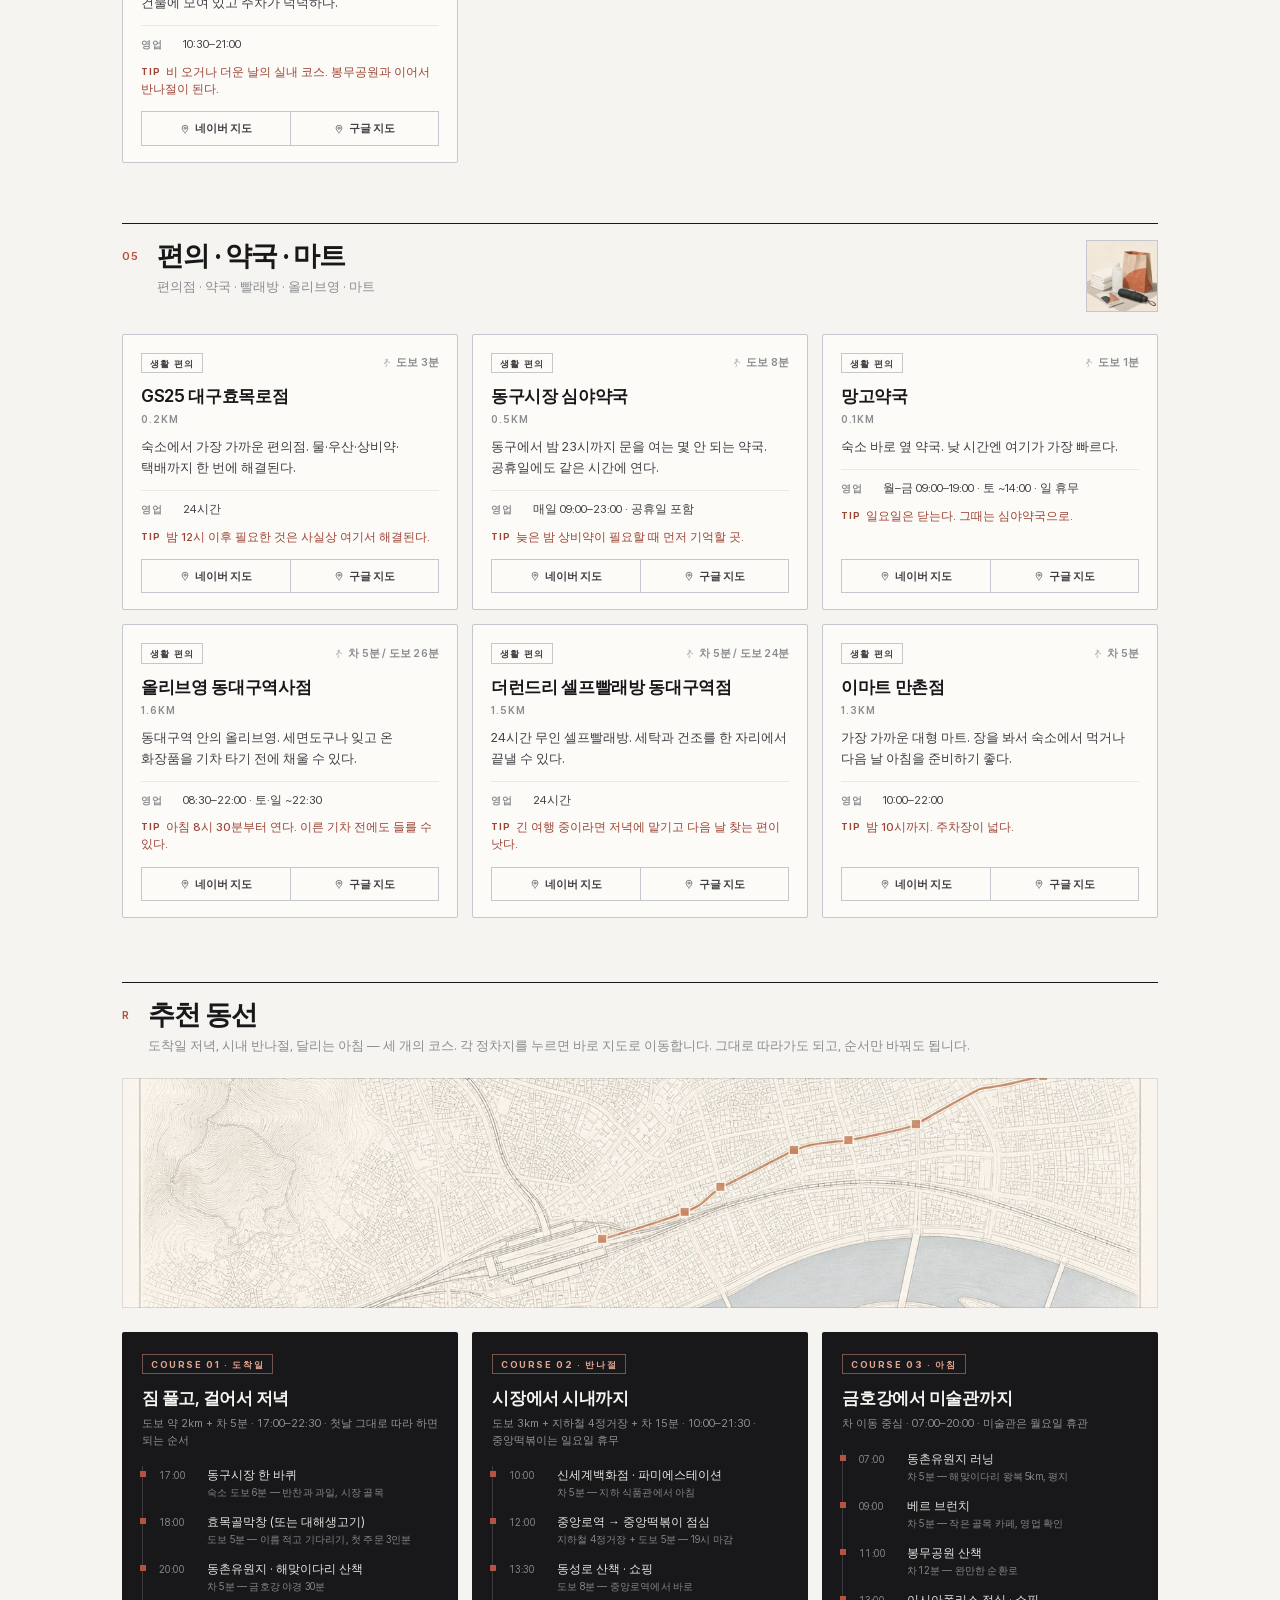
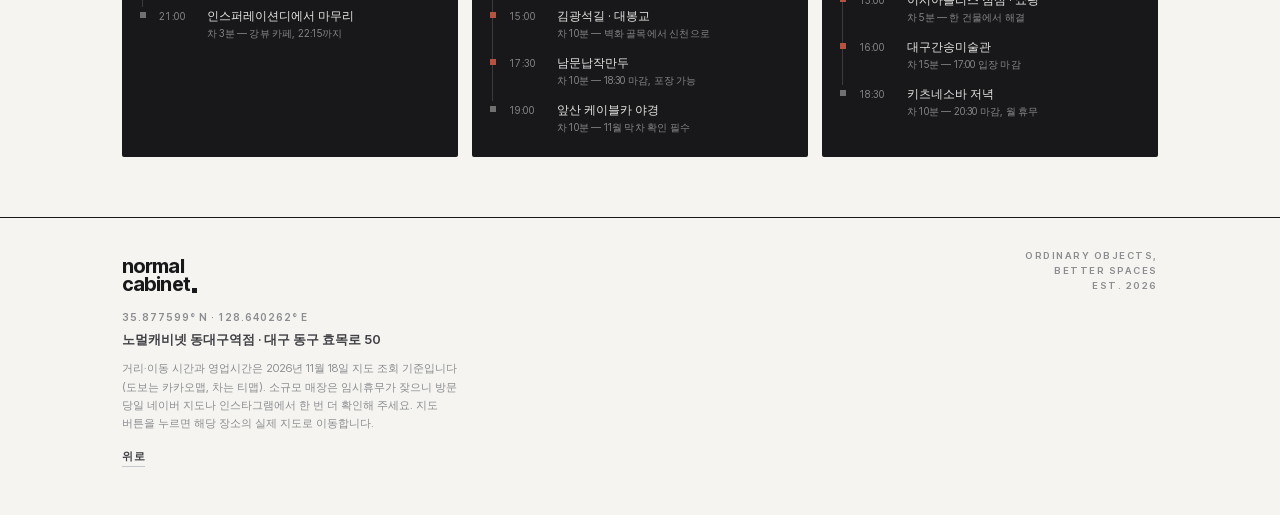
==== commit d9596a36: "content(curation-dongdaegu): 기준 숙소 이동 시간 표기 보정(동대구역 복합환승센터 도보 18분)" ====
--- a/curation-dongdaegu/index.html
+++ b/curation-dongdaegu/index.html
@@ -226,7 +226,7 @@
       <span data-i18n="baseLabel">기준 숙소</span>
       <b data-i18n="baseAddr">노멀캐비넷 동대구역점 · 대구 동구 효목로 50</b>
       <span class="dot" aria-hidden="true"></span>
-      <span data-i18n="baseNote">동대구역 도보 17분 · 1호선 동촌역 방면</span>
+      <span data-i18n="baseNote">동대구역 복합환승센터 도보 18분</span>
     </p>
   </section>
 
@@ -257,7 +257,7 @@
   </footer>
 </main>
 
-<script src="assets/data.js?v=2026-11-18a"></script>
+<script src="assets/data.js?v=2026-11-18b"></script>
 <script>
 (function(){
   "use strict";
@@ -272,7 +272,7 @@
       lede: "노멀캐비넷 동대구역점이 손님에게 건네는 대구 안내. 효목동 시장 골목에서 시작해 금호강, 동성로, 앞산까지 — 걸어서 갈 수 있는 곳과 차로 십 분인 곳을 구분해 32곳을 골랐습니다. 거리와 영업시간, 지도 링크까지 한 장에 담았습니다.",
       baseLabel: "기준 숙소",
       baseAddr: "노멀캐비넷 동대구역점 · 대구 동구 효목로 50",
-      baseNote: "동대구역 도보 17분 · 1호선 동촌역 방면",
+      baseNote: "동대구역 복합환승센터 도보 18분",
       artCap: "Ordinary objects, better spaces",
       chips: ["32곳", "5 카테고리", "3개 동선", "지도 링크"],
       all: "전체", routes: "동선",
@@ -296,7 +296,7 @@
       lede: "A Daegu guide from normal cabinet. Dongdaegu: 32 places, sorted by what you can walk to and what is ten minutes by car — the market alleys of Hyomok-dong, the Geumho river, Dongseong-ro, Apsan. Distances, hours and map links, all on one page.",
       baseLabel: "From",
       baseAddr: "Normal Cabinet Dongdaegu · 50, Hyomok-ro, Dong-gu, Daegu",
-      baseNote: "17 min walk from Dongdaegu Station",
+      baseNote: "18 min walk to the Dongdaegu transfer centre",
       artCap: "Ordinary objects, better spaces",
       chips: ["32 places", "5 categories", "3 routes", "Map links"],
       all: "All", routes: "Routes",
@@ -320,7 +320,7 @@
       lede: "这是 normal cabinet. 东大邱站店为住客准备的大邱指南。从孝木洞的市场小巷出发，到琴湖江、东城路、前山——我们把步行可到的地方和车程十分钟的地方分开，选出32处。距离、营业时间与地图链接，一页搞定。",
       baseLabel: "出发点",
       baseAddr: "Normal Cabinet 东大邱站店 · 大邱东区孝木路 50",
-      baseNote: "距东大邱站步行17分钟",
+      baseNote: "距东大邱站换乘中心步行18分钟",
       artCap: "Ordinary objects, better spaces",
       chips: ["32处", "5个分类", "3条路线", "地图链接"],
       all: "全部", routes: "路线",
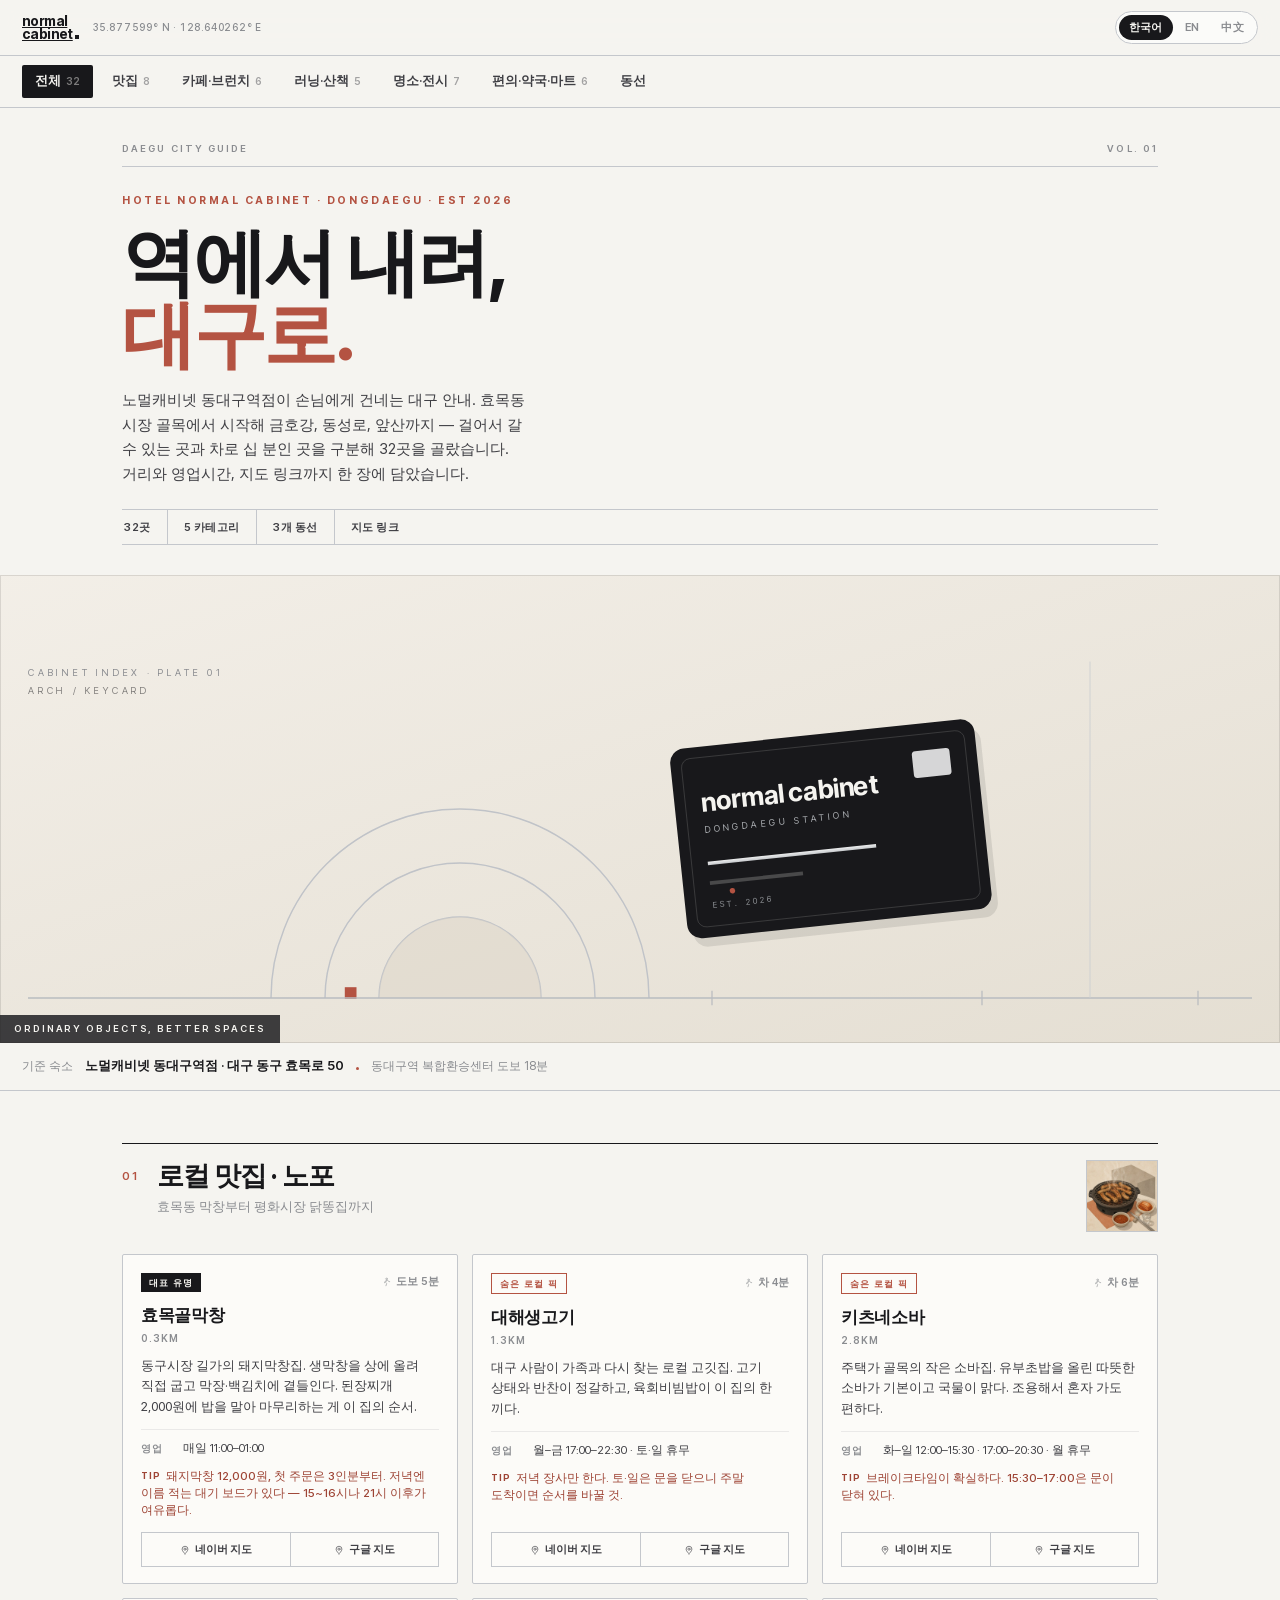
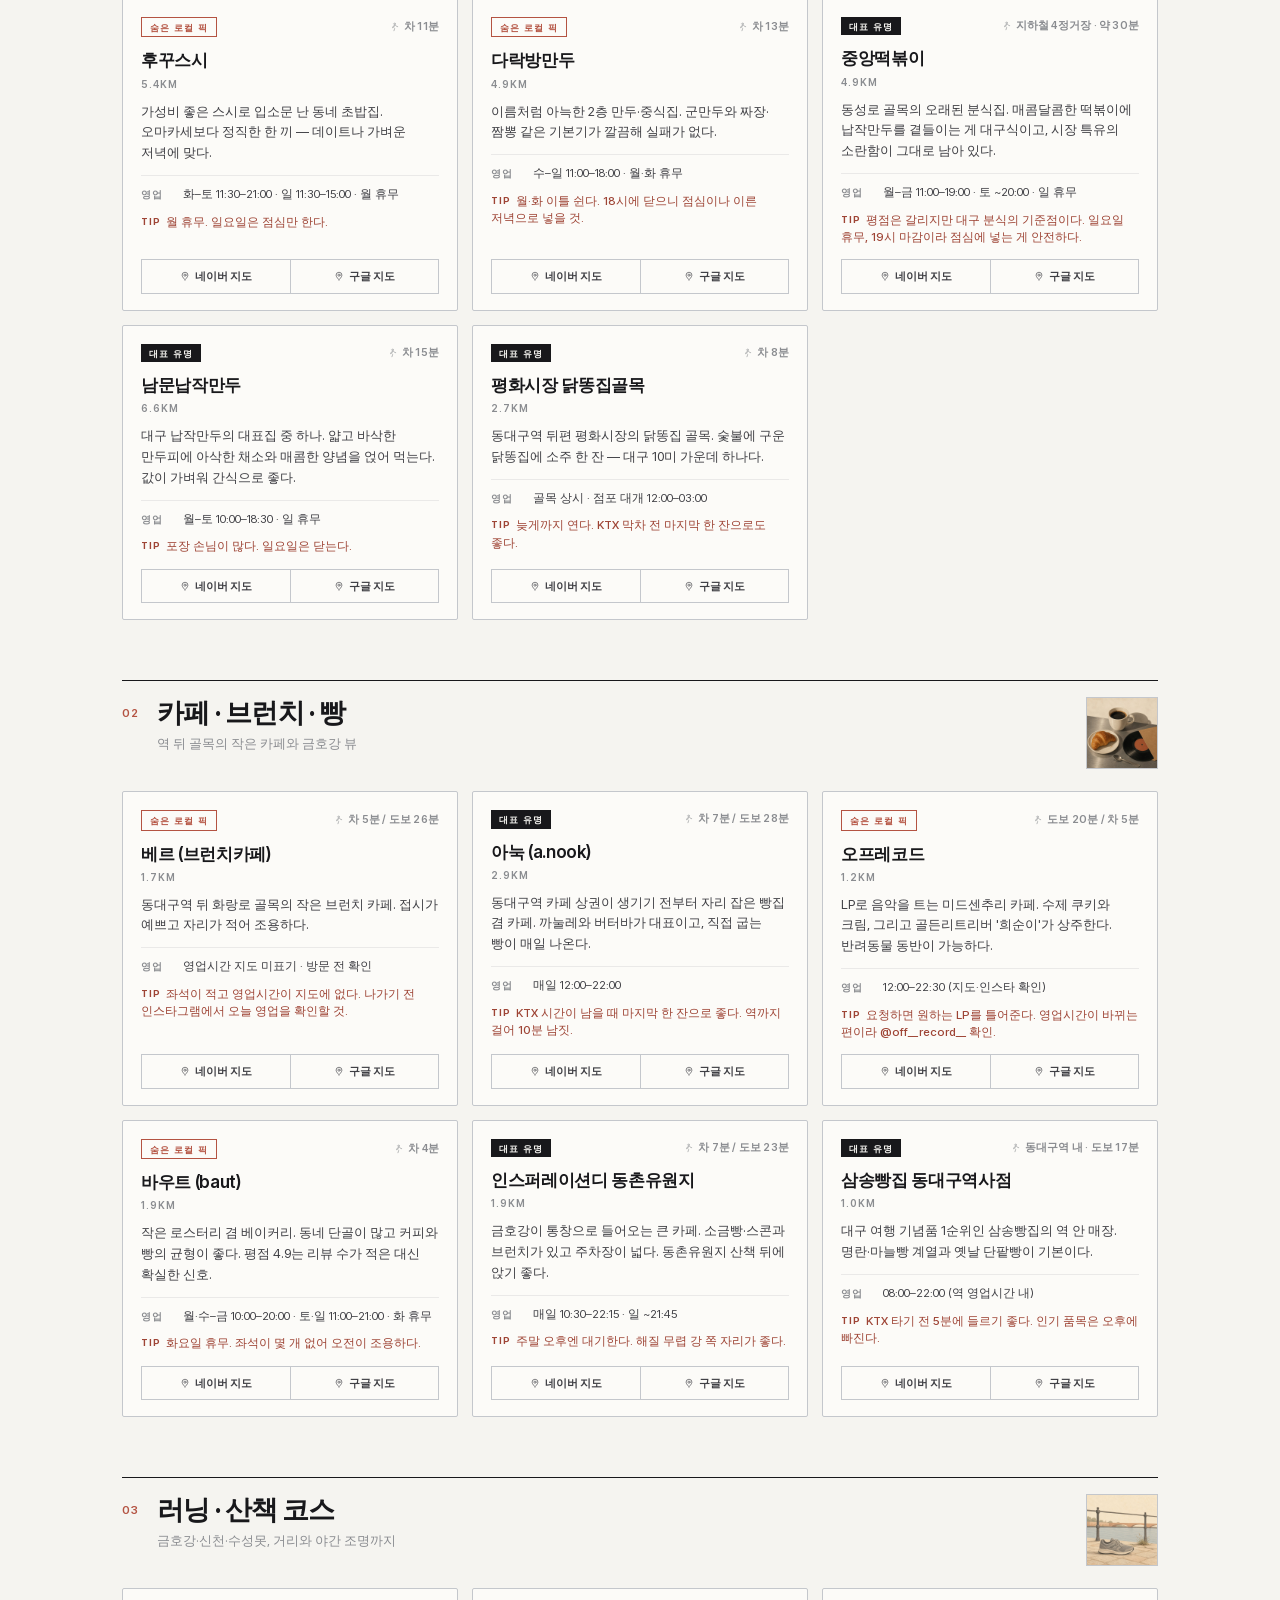
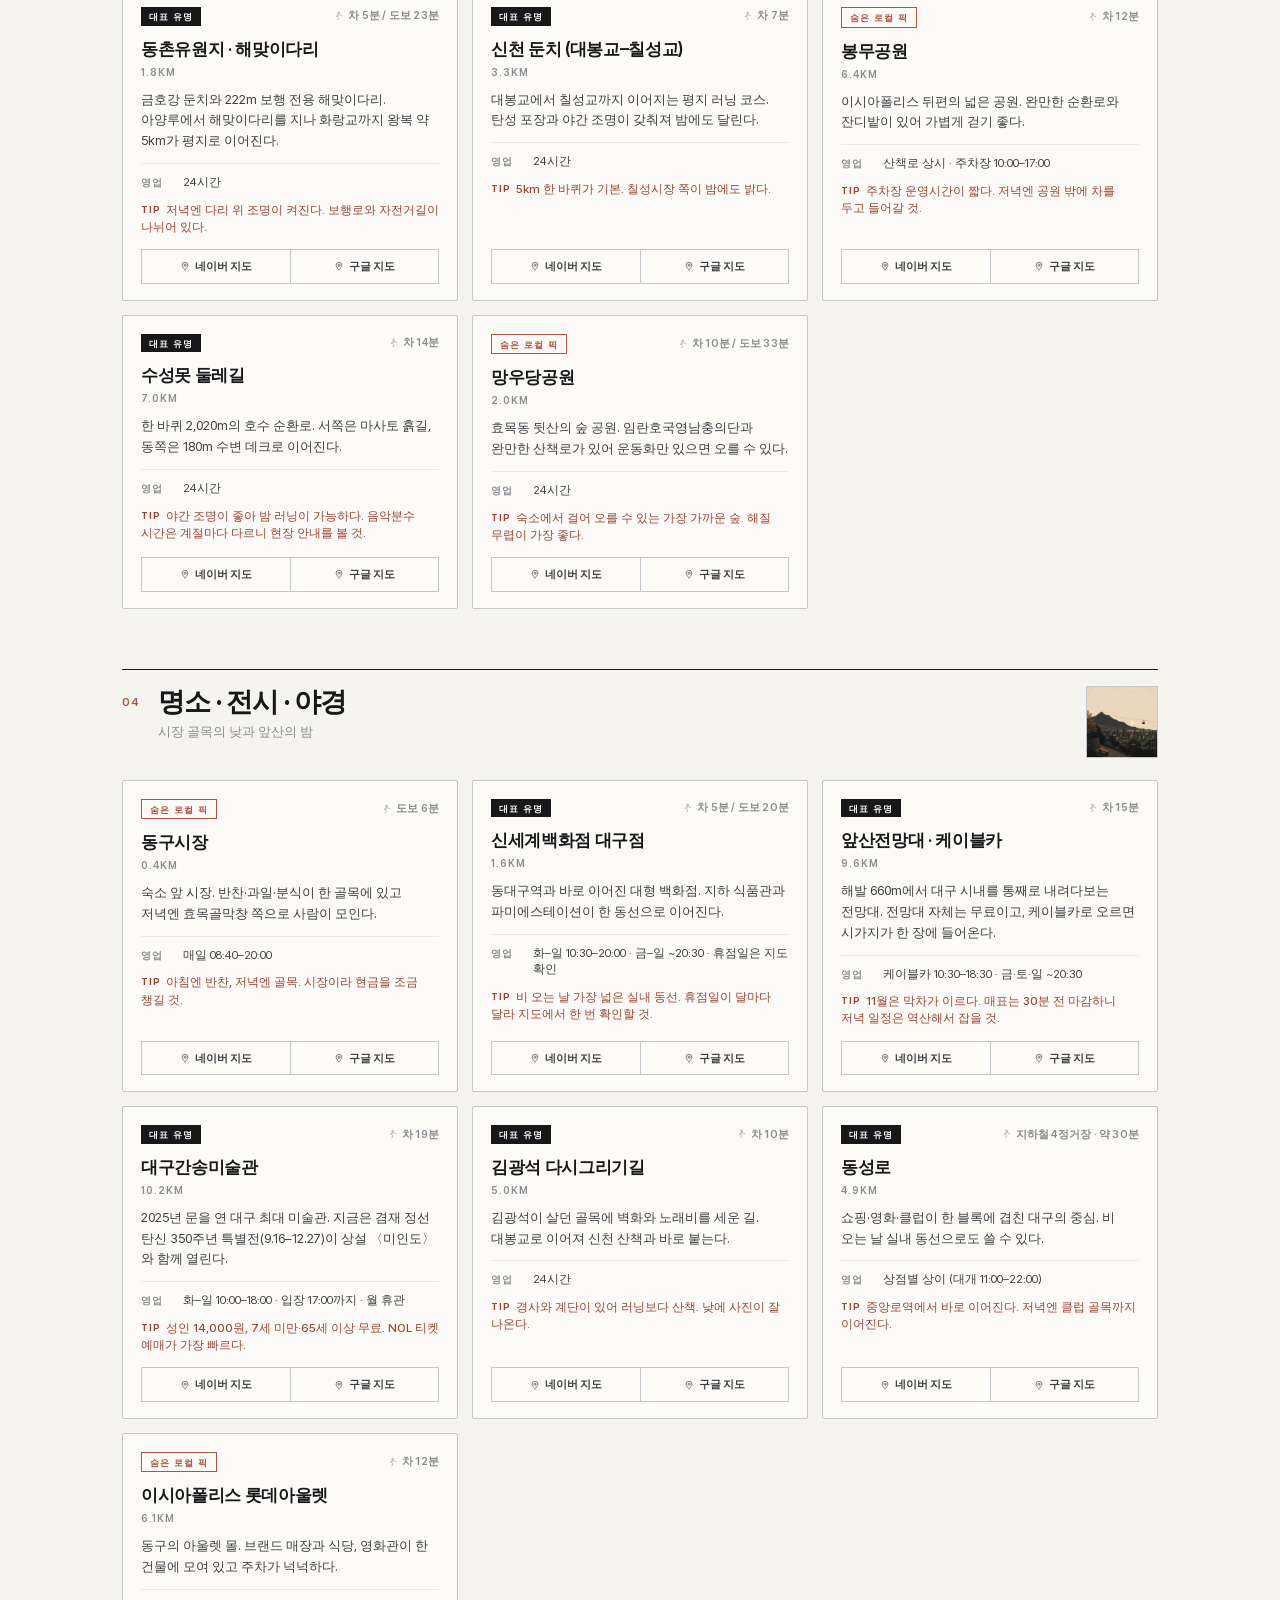
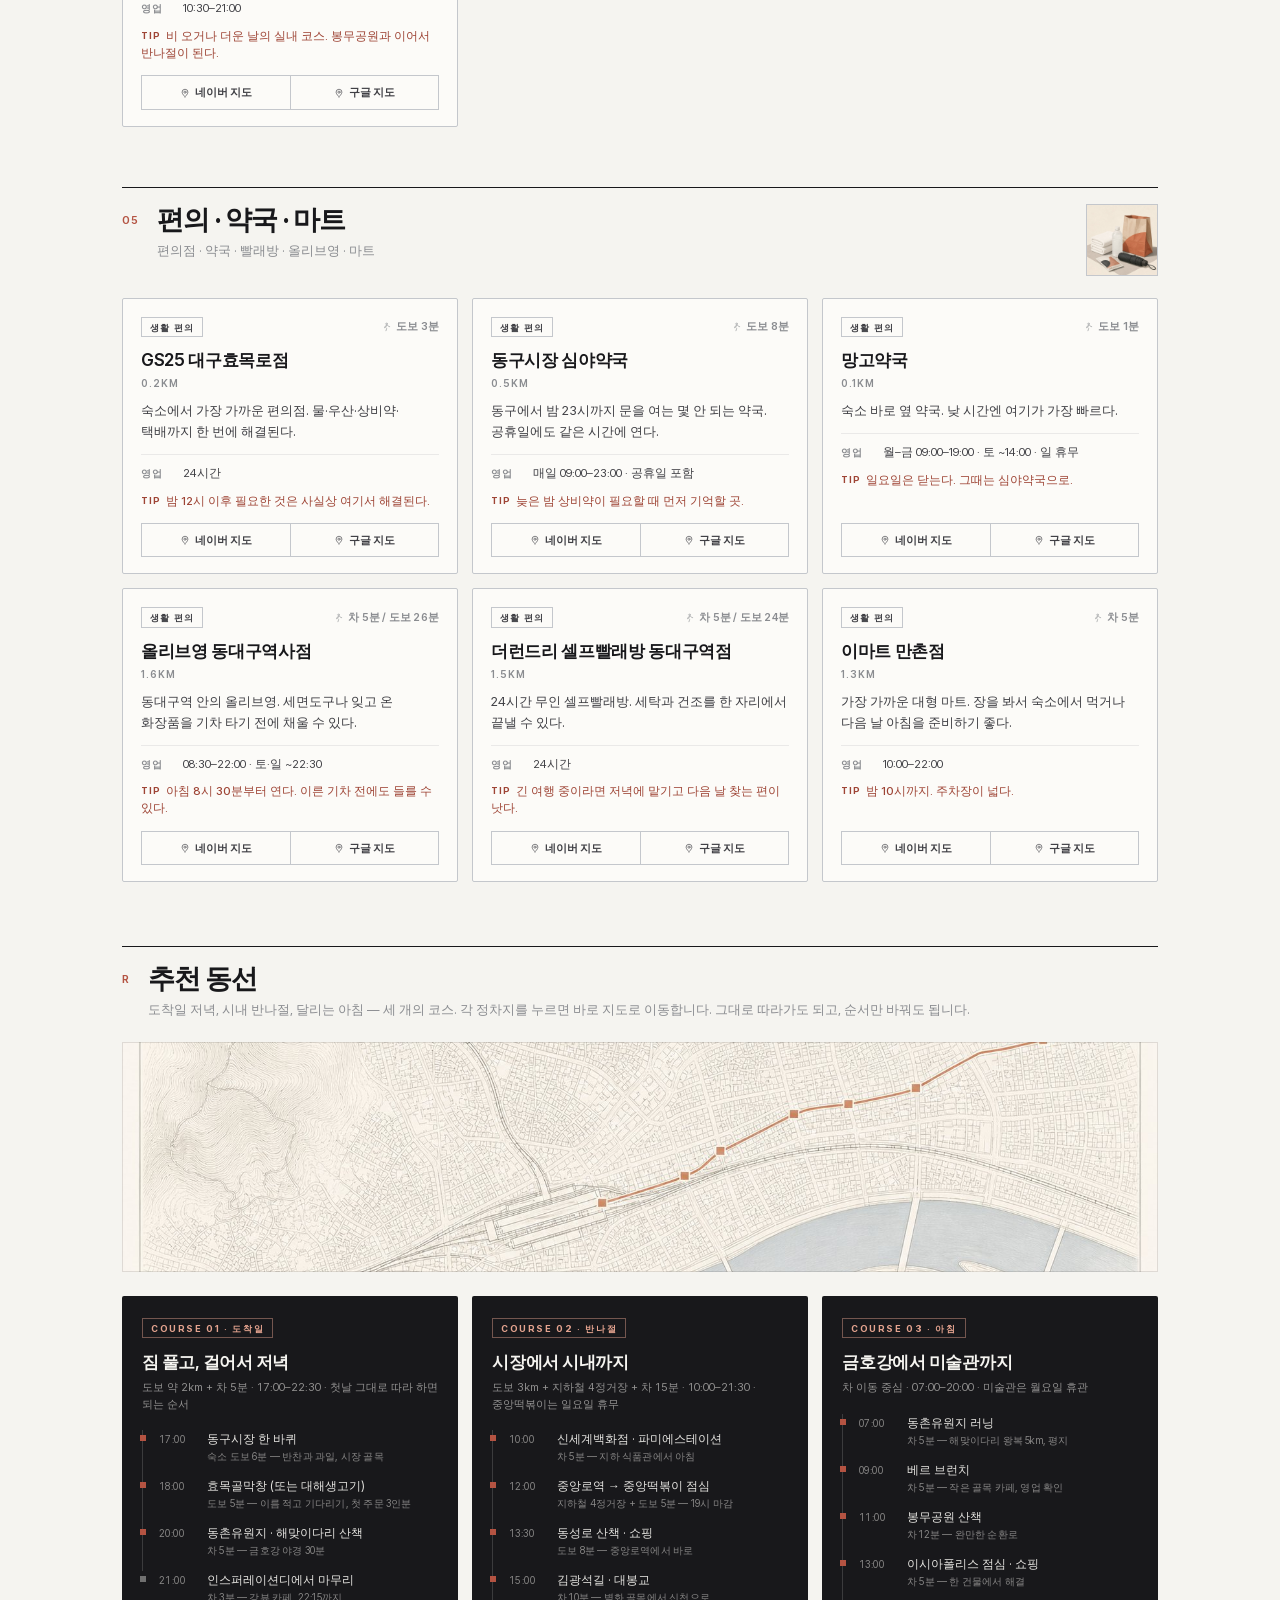
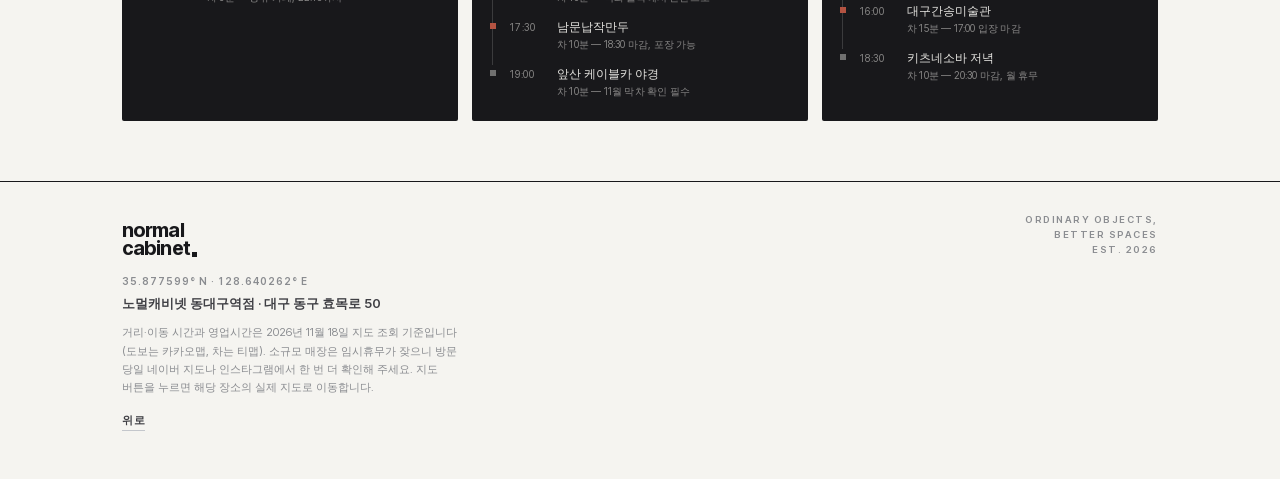
==== commit 84a7a445: "feat(v4): 1단계 업그레이드 — CABINET INDEX(C-01~C-07) · 히어로 예약 바 · 객실 스펙 시트 · 모바일 하단 데스크 · 챗봇 '캐비닛지기'" ====
--- a/curation-dongdaegu/index.html
+++ b/curation-dongdaegu/index.html
@@ -10,7 +10,6 @@
 <meta property="og:description" content="효목동에서 걷고 달리고 먹는 32곳 — 3개 언어, 지도 링크 포함." />
 <meta property="og:type" content="website" />
 <link rel="icon" href="data:image/svg+xml,%3Csvg xmlns='http://www.w3.org/2000/svg' viewBox='0 0 32 32'%3E%3Crect width='32' height='32' fill='%23F5F4F0'/%3E%3Crect x='5' y='7' width='22' height='2.6' fill='%2318181B'/%3E%3Crect x='5' y='13' width='22' height='2.6' fill='%2318181B'/%3E%3Crect x='5' y='19' width='14' height='2.6' fill='%23B45342'/%3E%3C/svg%3E" />
-<link rel="preload" as="image" href="assets/hero.jpg" />
 <link rel="preload" href="assets/fonts/inter-tight.woff2" as="font" type="font/woff2" crossorigin />
 <style>
   @font-face{
@@ -98,8 +97,8 @@
   }
   .chips li:first-child{padding-left:2px}
   .chips li:last-child{border-right:0}
-  .hero-art{position:relative;margin:30px 0 0;overflow:hidden;background:#DBD3C7}
-  .hero-art img{width:100%;height:clamp(320px,56vh,540px);object-fit:cover;object-position:center 30%}
+  .hero-art{position:relative;margin:30px 0 0;overflow:hidden;background:#EFEAE1}
+  .hero-art .plate{display:block;width:100%;height:clamp(300px,52vh,500px)}
   .hero-art::after{content:"";position:absolute;inset:0;box-shadow:inset 0 0 0 1px rgba(24,24,27,.12);pointer-events:none}
   .art-cap{
     position:absolute;left:0;bottom:0;font-size:9.5px;letter-spacing:.2em;text-transform:uppercase;
@@ -218,8 +217,58 @@
       <p class="lede" data-i18n="lede"></p>
       <ul class="chips" id="chips"></ul>
     </div>
-    <div class="hero-art">
-      <img src="assets/hero.jpg" width="1000" height="1500" alt="테라코타 벽돌 호텔과 스틸 캐노피, 뒤로 철도 고가 — 노멀캐비넷 동대구역점 큐레이션 일러스트" fetchpriority="high" />
+    <div class="hero-art" role="img" aria-label="얇은 아치 라인과 브러시드 스틸 키카드로 만든 노멀캐비넷 에디토리얼 그래픽">
+      <svg class="plate" viewBox="0 0 1600 520" preserveAspectRatio="xMidYMid slice" aria-hidden="true" focusable="false">
+        <defs>
+          <linearGradient id="ncPaper" x1="0" y1="0" x2="1" y2="1">
+            <stop offset="0" stop-color="#F3EFE8" />
+            <stop offset="1" stop-color="#E4DED2" />
+          </linearGradient>
+          <linearGradient id="ncSteel" x1="0" y1="0" x2="0" y2="1">
+            <stop offset="0" stop-color="#EDEEEF" />
+            <stop offset="0.55" stop-color="#D7D9DB" />
+            <stop offset="1" stop-color="#C6C9CC" />
+          </linearGradient>
+        </defs>
+
+        <rect width="1600" height="520" fill="url(#ncPaper)" />
+
+        <!-- receding arches, drawn as thin lines -->
+        <g fill="none" stroke="#C0C3C8" stroke-width="1.6">
+          <path d="M510 470 A90 90 0 0 1 690 470" />
+          <path d="M450 470 A150 150 0 0 1 750 470" />
+          <path d="M390 470 A210 210 0 0 1 810 470" />
+        </g>
+        <path d="M510 470 A90 90 0 0 1 690 470 Z" fill="#DFD8CB" opacity="0.55" />
+        <rect x="472" y="458" width="13" height="13" fill="#B45342" />
+
+        <!-- floor line + ticks -->
+        <line x1="120" y1="470" x2="1480" y2="470" stroke="#B9BCC0" stroke-width="1.4" />
+        <g stroke="#B9BCC0" stroke-width="1.4">
+          <line x1="880" y1="462" x2="880" y2="478" />
+          <line x1="1180" y1="462" x2="1180" y2="478" />
+          <line x1="1420" y1="462" x2="1420" y2="478" />
+        </g>
+        <line x1="1300" y1="96" x2="1300" y2="470" stroke="#CBCED1" stroke-width="1.2" opacity="0.8" />
+
+        <!-- brushed steel keycard -->
+        <g transform="translate(842 176) rotate(-6 170 105)">
+          <rect x="6" y="10" width="340" height="212" rx="16" fill="#18181B" opacity="0.1" />
+          <rect width="340" height="212" rx="16" fill="#18181B" />
+          <rect x="12" y="12" width="316" height="188" rx="10" fill="none" stroke="#F5F4F0" stroke-opacity="0.16" />
+          <rect x="30" y="128" width="188" height="4" fill="url(#ncSteel)" />
+          <rect x="30" y="150" width="104" height="4" fill="#F5F4F0" fill-opacity="0.22" />
+          <text x="30" y="72" fill="#F5F4F0" font-family="'Inter Tight', Helvetica, Arial, sans-serif" font-size="29" font-weight="700" letter-spacing="-0.4">normal cabinet</text>
+          <text x="30" y="96" fill="#A9ACB0" font-family="'Inter Tight', Helvetica, Arial, sans-serif" font-size="10" letter-spacing="4.4">DONGDAEGU STATION</text>
+          <text x="30" y="180" fill="#8E9195" font-family="'Inter Tight', Helvetica, Arial, sans-serif" font-size="9" letter-spacing="3.6">EST. 2026</text>
+          <rect x="268" y="30" width="42" height="30" rx="4" fill="#E6E7E8" opacity="0.92" />
+          <circle cx="54" cy="163" r="3" fill="#B45342" />
+        </g>
+
+        <!-- micro caption -->
+        <text x="120" y="112" fill="#8A8C90" font-family="'Inter Tight', Helvetica, Arial, sans-serif" font-size="10.5" letter-spacing="4.2">CABINET INDEX · PLATE 01</text>
+        <text x="120" y="132" fill="#18181B" font-family="'Inter Tight', Helvetica, Arial, sans-serif" font-size="10.5" letter-spacing="4.2" opacity="0.5">ARCH / KEYCARD</text>
+      </svg>
       <span class="art-cap" data-i18n="artCap">Ordinary objects, better spaces</span>
     </div>
     <p class="base">
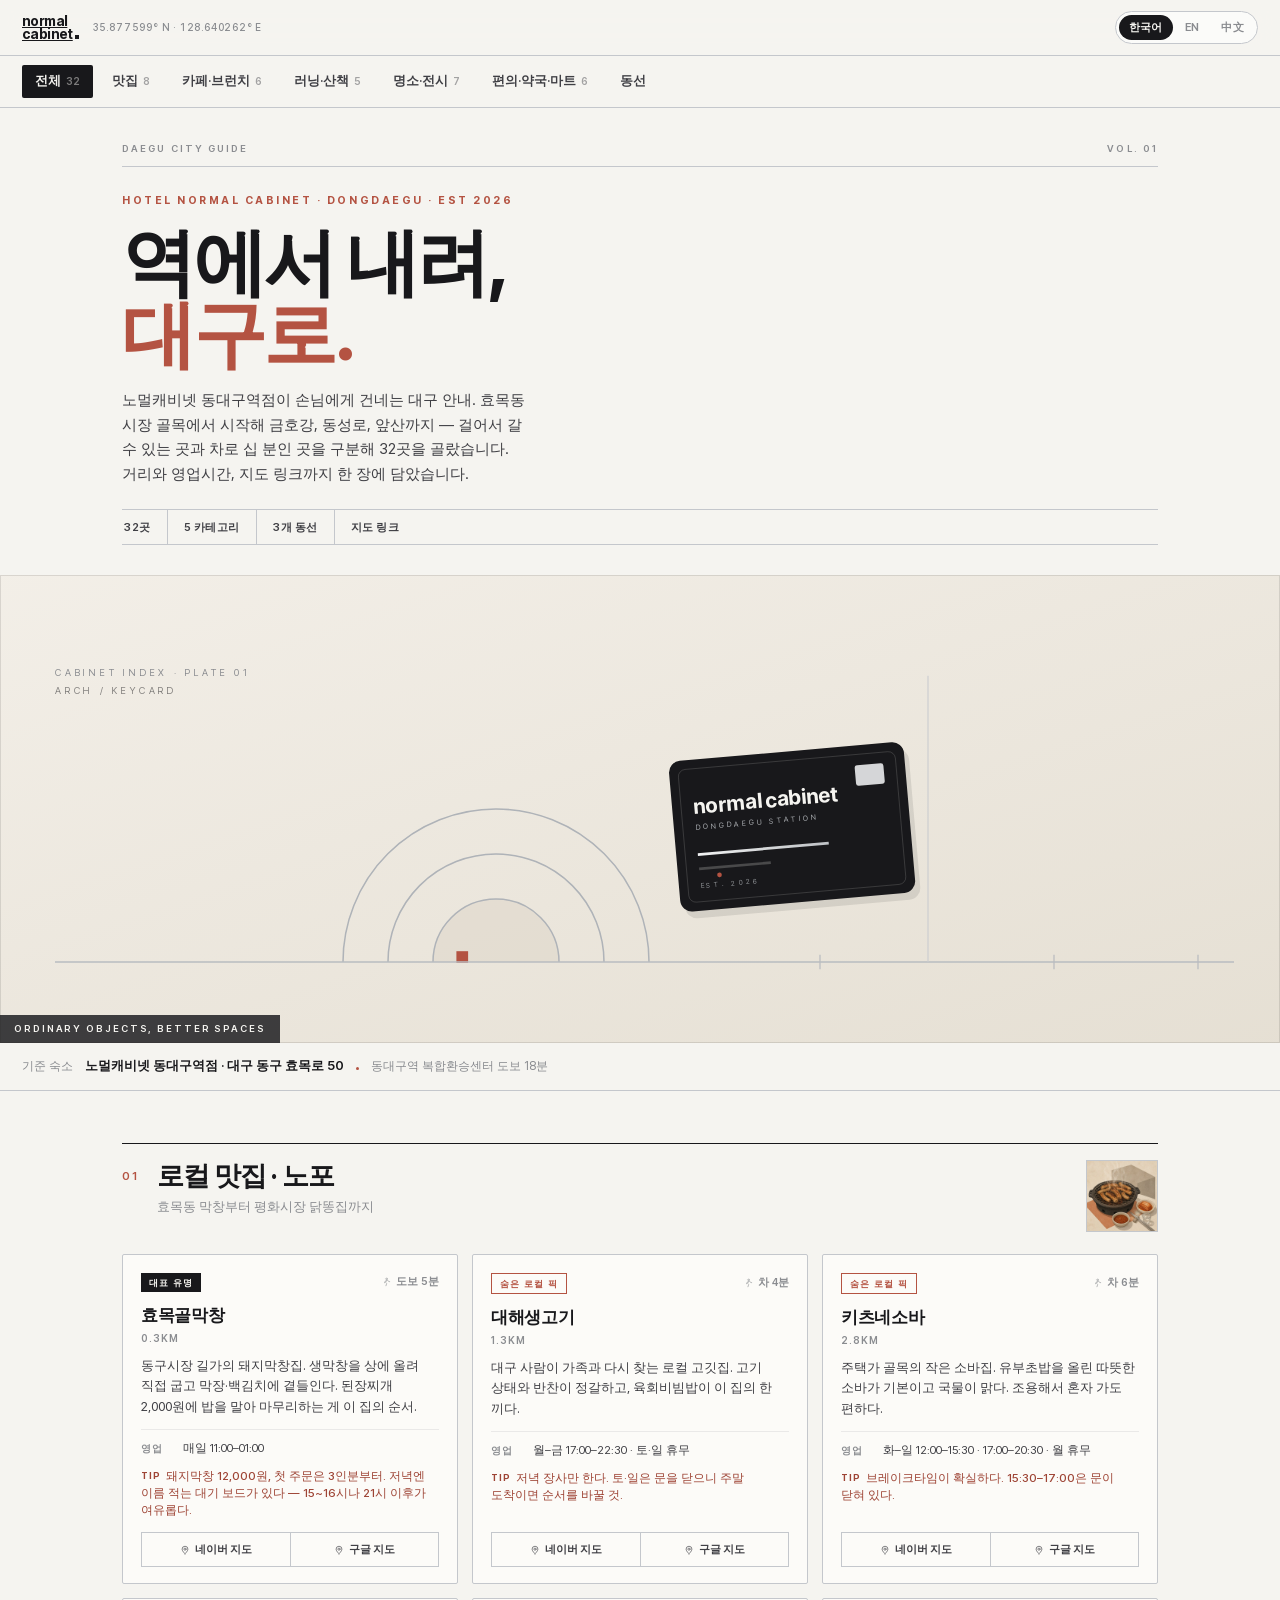
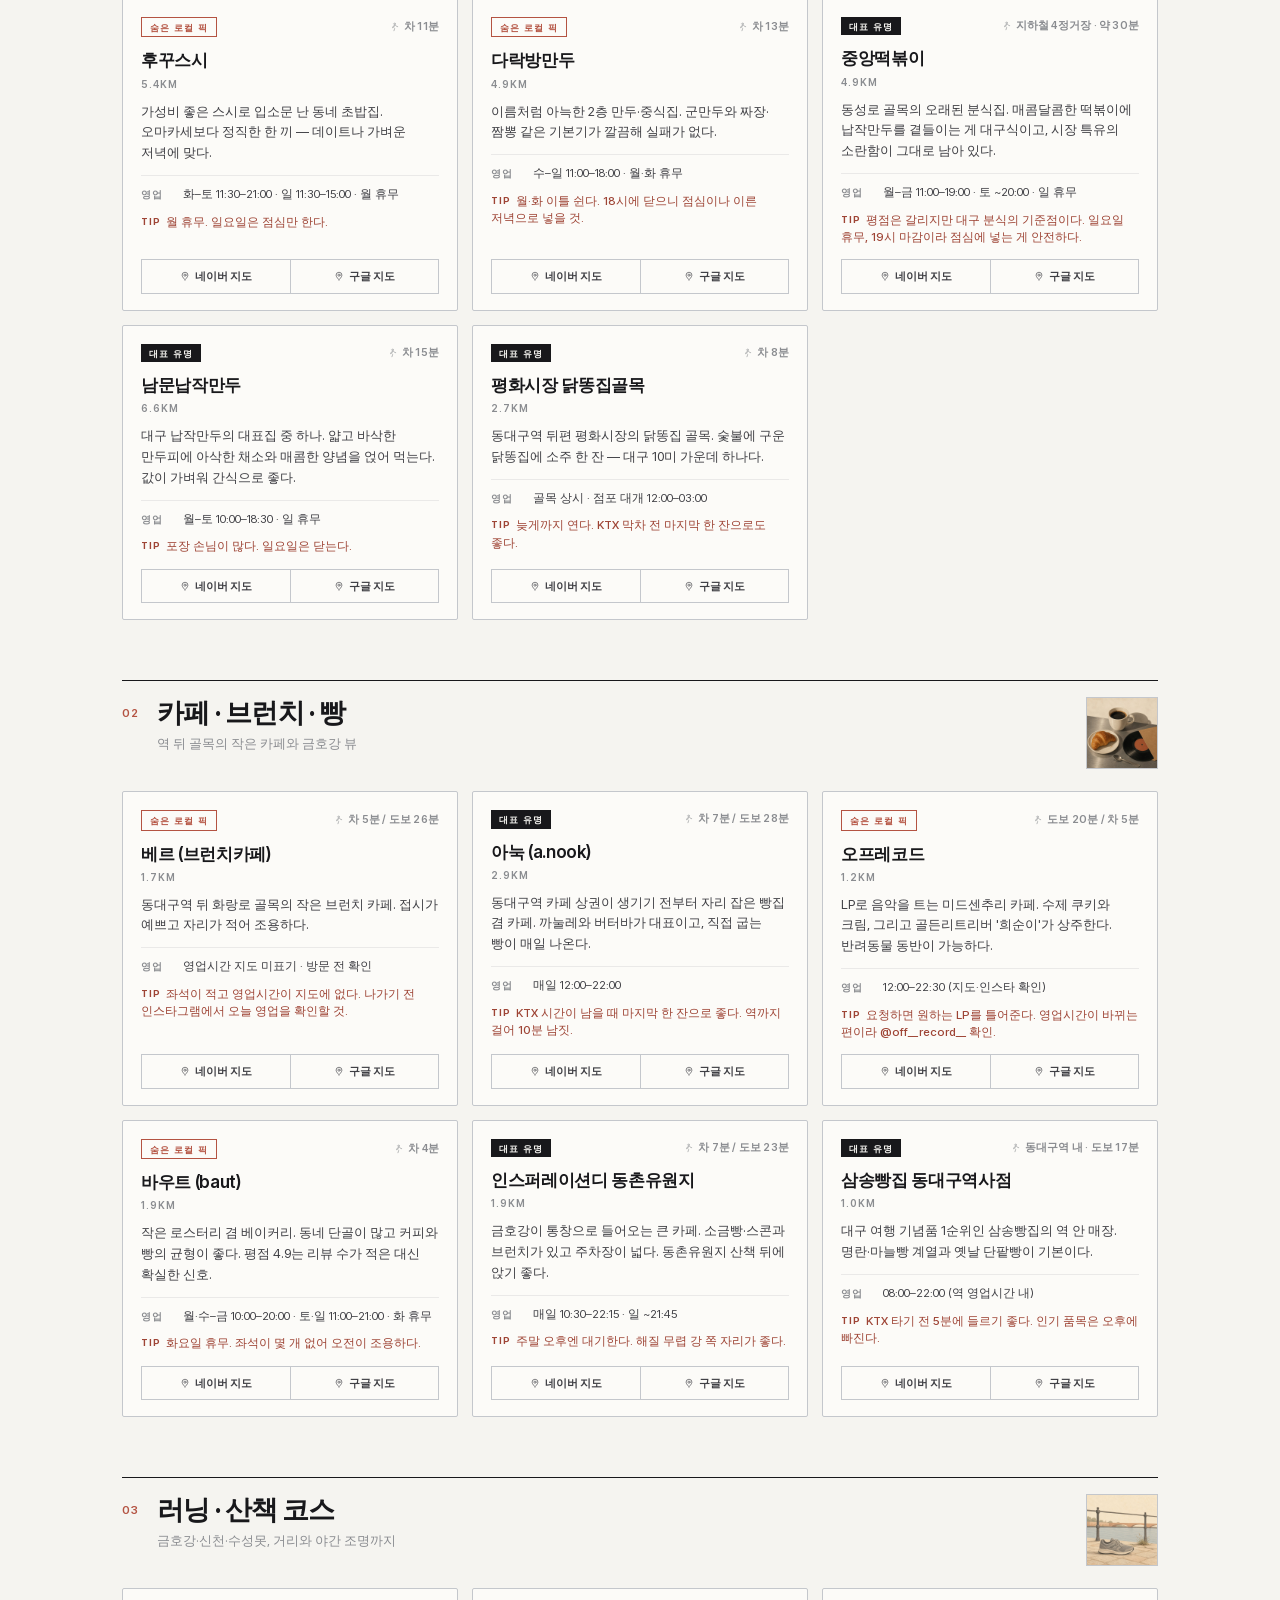
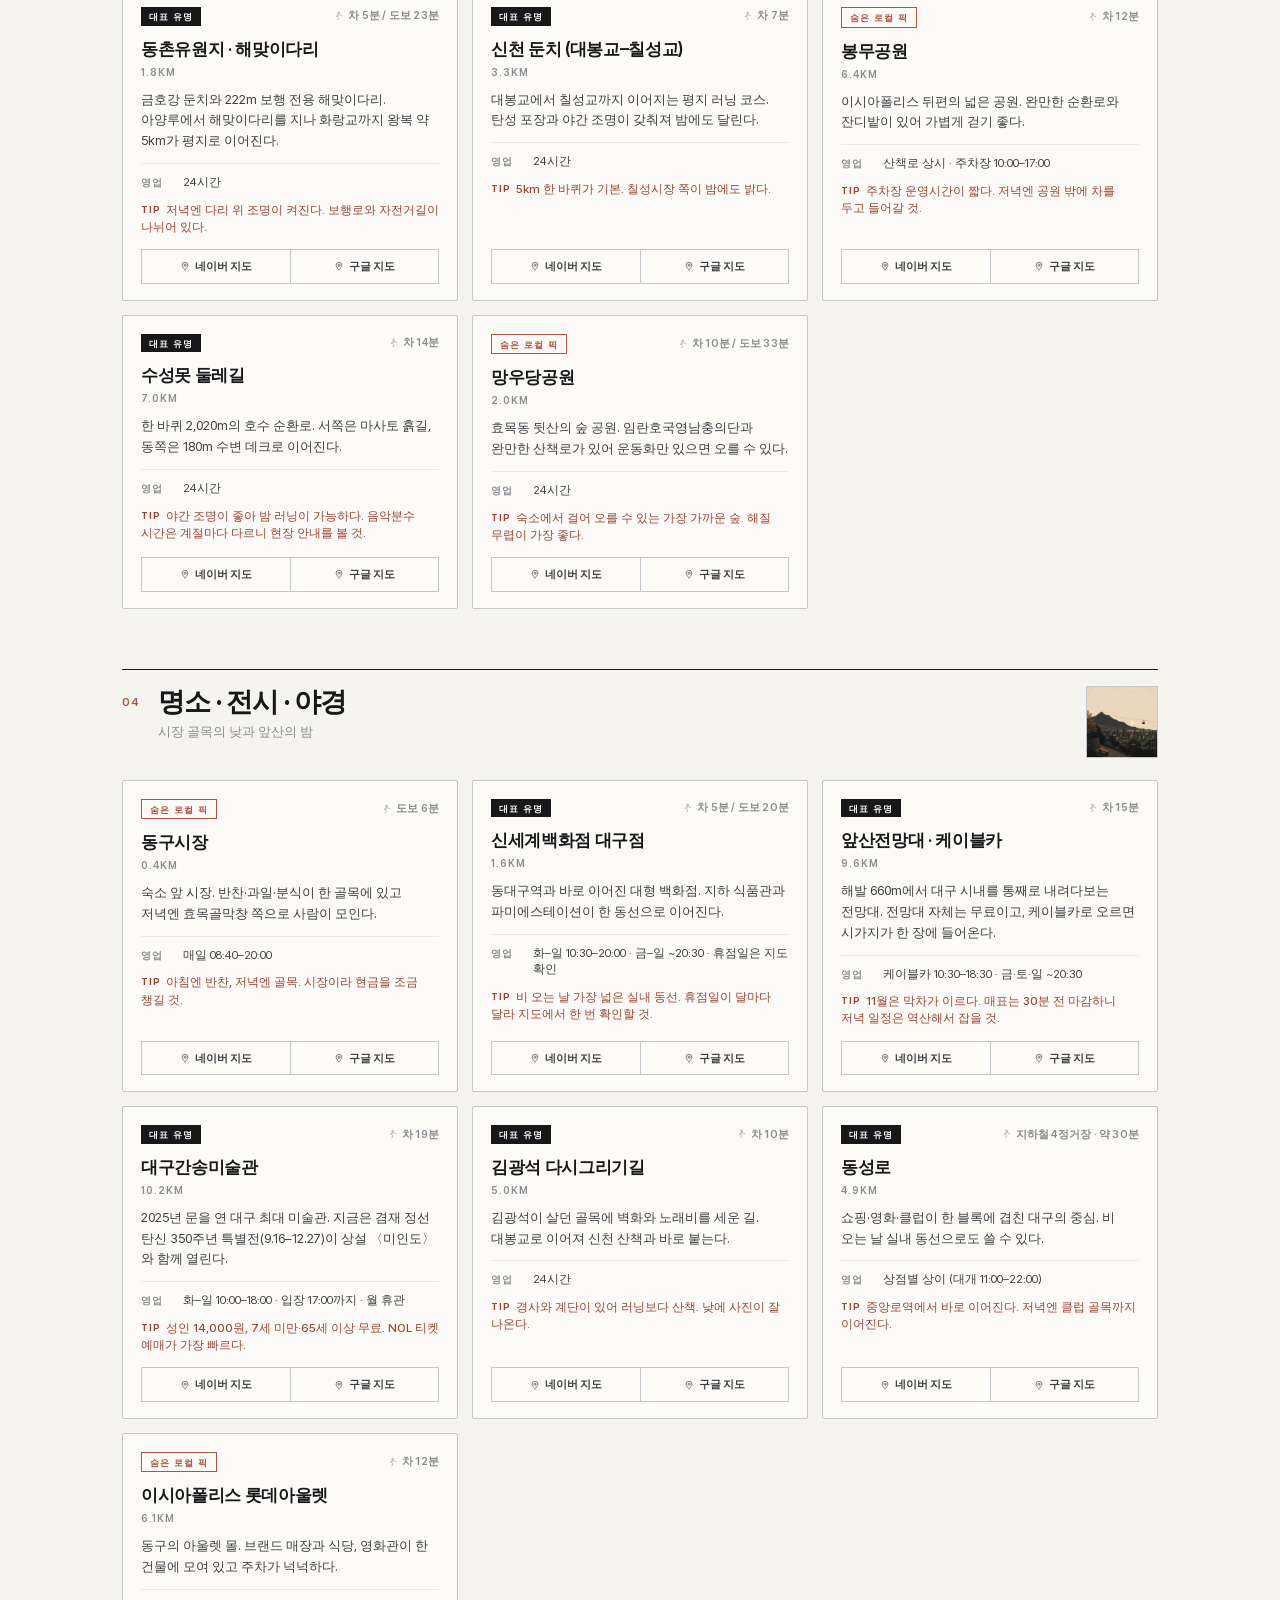
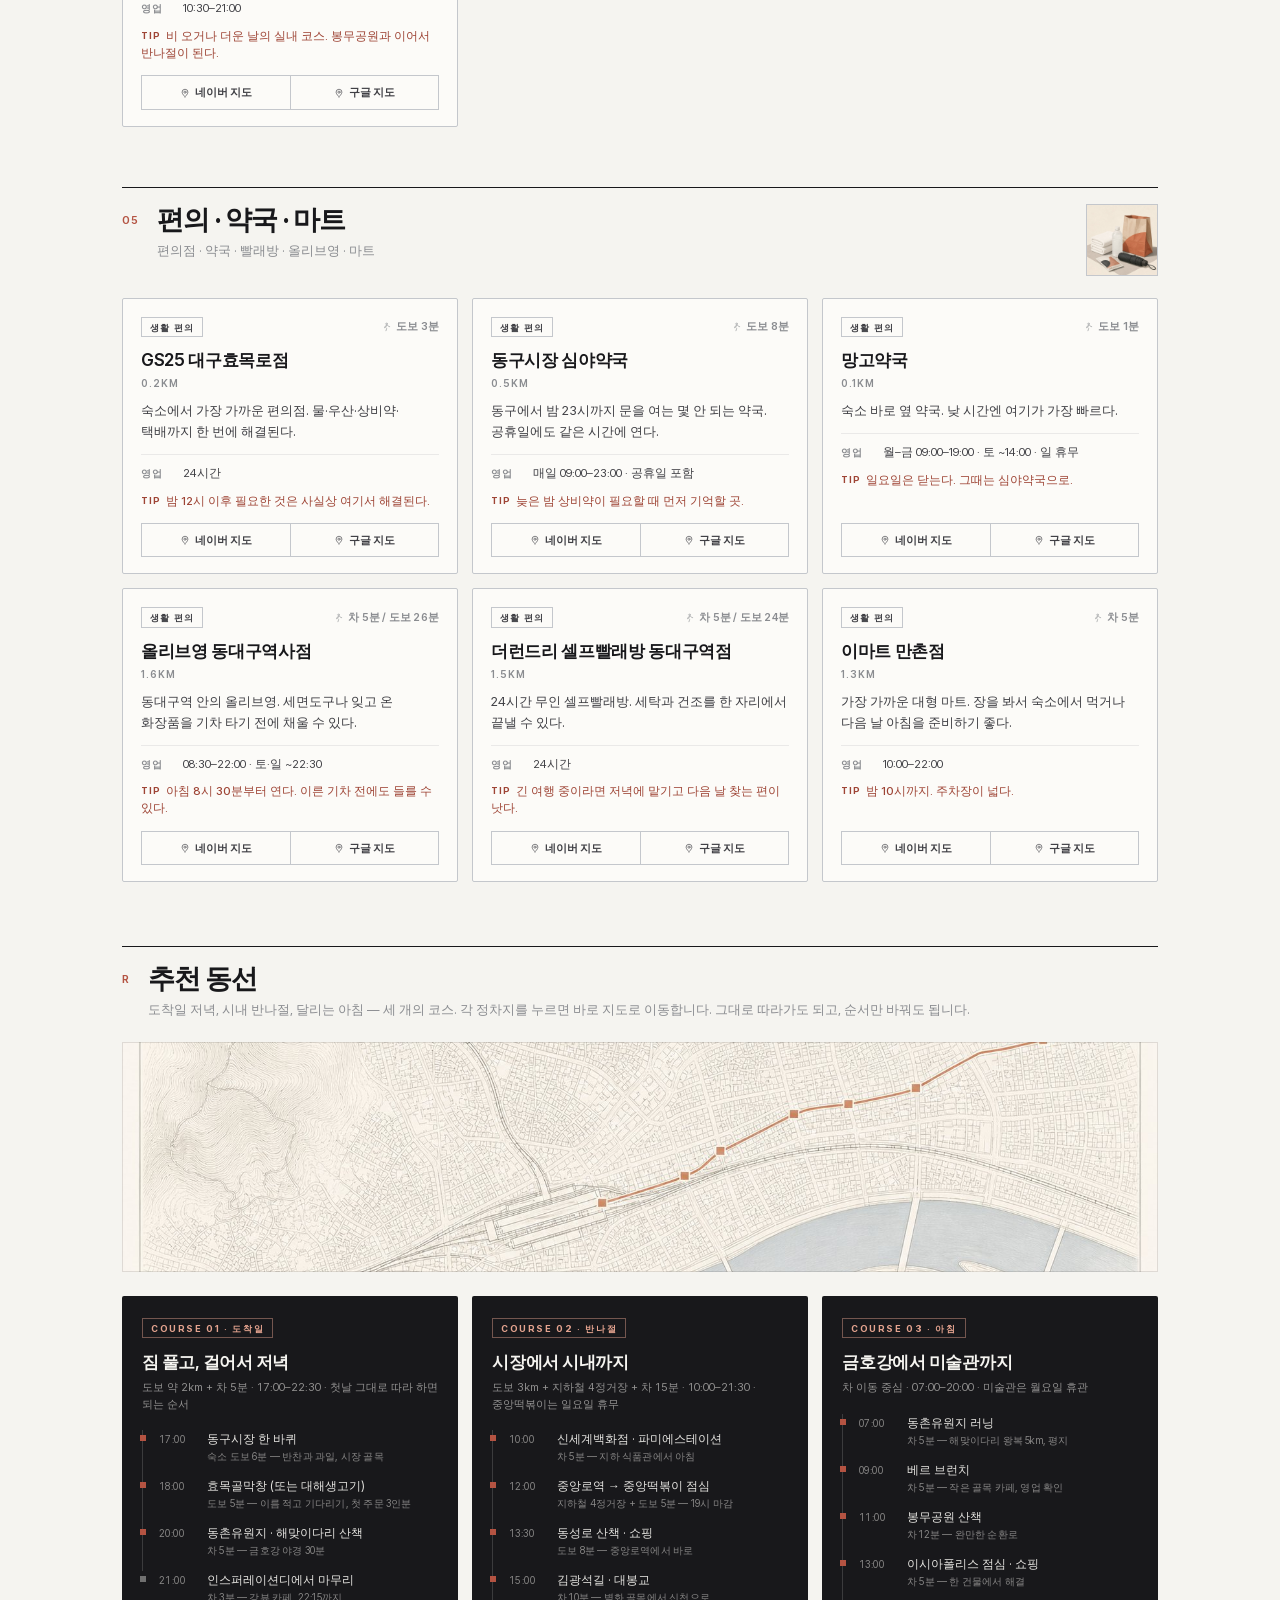
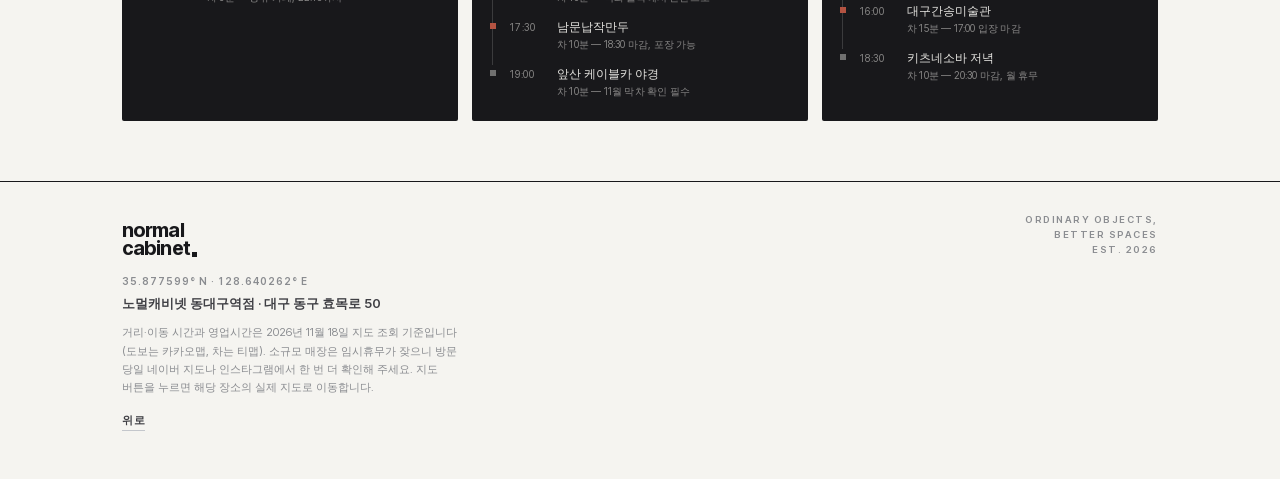
==== commit 199dee21: "style(curation-dongdaegu): 플레이트 구도 재배치 — 아치·키카드를 안전 영역에 맞추고 모바일 크롭 대응" ====
--- a/curation-dongdaegu/index.html
+++ b/curation-dongdaegu/index.html
@@ -99,6 +99,7 @@
   .chips li:last-child{border-right:0}
   .hero-art{position:relative;margin:30px 0 0;overflow:hidden;background:#EFEAE1}
   .hero-art .plate{display:block;width:100%;height:clamp(300px,52vh,500px)}
+  @media (max-width:859px){ .hero-art .plate{height:clamp(240px,40vh,340px)} .plate-cap{display:none} }
   .hero-art::after{content:"";position:absolute;inset:0;box-shadow:inset 0 0 0 1px rgba(24,24,27,.12);pointer-events:none}
   .art-cap{
     position:absolute;left:0;bottom:0;font-size:9.5px;letter-spacing:.2em;text-transform:uppercase;
@@ -217,57 +218,59 @@
       <p class="lede" data-i18n="lede"></p>
       <ul class="chips" id="chips"></ul>
     </div>
-    <div class="hero-art" role="img" aria-label="얇은 아치 라인과 브러시드 스틸 키카드로 만든 노멀캐비넷 에디토리얼 그래픽">
+    <div class="hero-art" role="img" aria-label="Brushed steel keycard and thin arch lines — a normal cabinet editorial plate">
       <svg class="plate" viewBox="0 0 1600 520" preserveAspectRatio="xMidYMid slice" aria-hidden="true" focusable="false">
         <defs>
           <linearGradient id="ncPaper" x1="0" y1="0" x2="1" y2="1">
             <stop offset="0" stop-color="#F3EFE8" />
-            <stop offset="1" stop-color="#E4DED2" />
+            <stop offset="1" stop-color="#E5DFD3" />
           </linearGradient>
-          <linearGradient id="ncSteel" x1="0" y1="0" x2="0" y2="1">
-            <stop offset="0" stop-color="#EDEEEF" />
-            <stop offset="0.55" stop-color="#D7D9DB" />
-            <stop offset="1" stop-color="#C6C9CC" />
+          <linearGradient id="ncSteel" x1="0" y1="0" x2="1" y2="0">
+            <stop offset="0" stop-color="#F2F3F4" />
+            <stop offset="0.5" stop-color="#D6D8DA" />
+            <stop offset="1" stop-color="#BFC2C6" />
           </linearGradient>
         </defs>
 
         <rect width="1600" height="520" fill="url(#ncPaper)" />
 
         <!-- receding arches, drawn as thin lines -->
-        <g fill="none" stroke="#C0C3C8" stroke-width="1.6">
-          <path d="M510 470 A90 90 0 0 1 690 470" />
-          <path d="M450 470 A150 150 0 0 1 750 470" />
-          <path d="M390 470 A210 210 0 0 1 810 470" />
+        <path d="M570 430 A70 70 0 0 1 710 430 Z" fill="#DED7CA" opacity="0.55" />
+        <g fill="none" stroke="#AFB3B8" stroke-width="1.7">
+          <path d="M570 430 A70 70 0 0 1 710 430" />
+          <path d="M520 430 A120 120 0 0 1 760 430" />
+          <path d="M470 430 A170 170 0 0 1 810 430" />
         </g>
-        <path d="M510 470 A90 90 0 0 1 690 470 Z" fill="#DFD8CB" opacity="0.55" />
-        <rect x="472" y="458" width="13" height="13" fill="#B45342" />
-
-        <!-- floor line + ticks -->
-        <line x1="120" y1="470" x2="1480" y2="470" stroke="#B9BCC0" stroke-width="1.4" />
+        <rect x="596" y="418" width="13" height="13" fill="#B45342" />
+
+        <!-- ground line and ticks -->
+        <line x1="150" y1="430" x2="1460" y2="430" stroke="#B9BCC0" stroke-width="1.4" />
         <g stroke="#B9BCC0" stroke-width="1.4">
-          <line x1="880" y1="462" x2="880" y2="478" />
-          <line x1="1180" y1="462" x2="1180" y2="478" />
-          <line x1="1420" y1="462" x2="1420" y2="478" />
+          <line x1="1000" y1="422" x2="1000" y2="438" />
+          <line x1="1260" y1="422" x2="1260" y2="438" />
+          <line x1="1420" y1="422" x2="1420" y2="438" />
         </g>
-        <line x1="1300" y1="96" x2="1300" y2="470" stroke="#CBCED1" stroke-width="1.2" opacity="0.8" />
+        <line x1="1120" y1="112" x2="1120" y2="430" stroke="#C9CCCF" stroke-width="1.2" />
 
         <!-- brushed steel keycard -->
-        <g transform="translate(842 176) rotate(-6 170 105)">
-          <rect x="6" y="10" width="340" height="212" rx="16" fill="#18181B" opacity="0.1" />
-          <rect width="340" height="212" rx="16" fill="#18181B" />
-          <rect x="12" y="12" width="316" height="188" rx="10" fill="none" stroke="#F5F4F0" stroke-opacity="0.16" />
-          <rect x="30" y="128" width="188" height="4" fill="url(#ncSteel)" />
-          <rect x="30" y="150" width="104" height="4" fill="#F5F4F0" fill-opacity="0.22" />
-          <text x="30" y="72" fill="#F5F4F0" font-family="'Inter Tight', Helvetica, Arial, sans-serif" font-size="29" font-weight="700" letter-spacing="-0.4">normal cabinet</text>
-          <text x="30" y="96" fill="#A9ACB0" font-family="'Inter Tight', Helvetica, Arial, sans-serif" font-size="10" letter-spacing="4.4">DONGDAEGU STATION</text>
-          <text x="30" y="180" fill="#8E9195" font-family="'Inter Tight', Helvetica, Arial, sans-serif" font-size="9" letter-spacing="3.6">EST. 2026</text>
-          <rect x="268" y="30" width="42" height="30" rx="4" fill="#E6E7E8" opacity="0.92" />
-          <circle cx="54" cy="163" r="3" fill="#B45342" />
+        <g transform="translate(838 196) rotate(-5 130 84)">
+          <rect x="5" y="8" width="262" height="168" rx="13" fill="#18181B" opacity="0.1" />
+          <rect width="262" height="168" rx="13" fill="#18181B" />
+          <rect x="10" y="10" width="242" height="148" rx="8" fill="none" stroke="#F5F4F0" stroke-opacity="0.16" />
+          <rect x="24" y="104" width="146" height="3" fill="url(#ncSteel)" />
+          <rect x="24" y="120" width="80" height="3" fill="#F5F4F0" fill-opacity="0.22" />
+          <text x="24" y="60" fill="#F5F4F0" font-family="'Inter Tight', Helvetica, Arial, sans-serif" font-size="23" font-weight="700" letter-spacing="-0.3">normal cabinet</text>
+          <text x="24" y="78" fill="#A9ACB0" font-family="'Inter Tight', Helvetica, Arial, sans-serif" font-size="8" letter-spacing="3.4">DONGDAEGU STATION</text>
+          <text x="24" y="143" fill="#8E9195" font-family="'Inter Tight', Helvetica, Arial, sans-serif" font-size="7.5" letter-spacing="3">EST. 2026</text>
+          <rect x="206" y="22" width="32" height="23" rx="3" fill="#E6E7E8" opacity="0.92" />
+          <circle cx="46" cy="130" r="2.6" fill="#B45342" />
         </g>
 
-        <!-- micro caption -->
-        <text x="120" y="112" fill="#8A8C90" font-family="'Inter Tight', Helvetica, Arial, sans-serif" font-size="10.5" letter-spacing="4.2">CABINET INDEX · PLATE 01</text>
-        <text x="120" y="132" fill="#18181B" font-family="'Inter Tight', Helvetica, Arial, sans-serif" font-size="10.5" letter-spacing="4.2" opacity="0.5">ARCH / KEYCARD</text>
+        <!-- micro caption (desktop only) -->
+        <g class="plate-cap">
+          <text x="150" y="112" fill="#8A8C90" font-family="'Inter Tight', Helvetica, Arial, sans-serif" font-size="10.5" letter-spacing="4.2">CABINET INDEX · PLATE 01</text>
+          <text x="150" y="132" fill="#18181B" font-family="'Inter Tight', Helvetica, Arial, sans-serif" font-size="10.5" letter-spacing="4.2" opacity="0.5">ARCH / KEYCARD</text>
+        </g>
       </svg>
       <span class="art-cap" data-i18n="artCap">Ordinary objects, better spaces</span>
     </div>
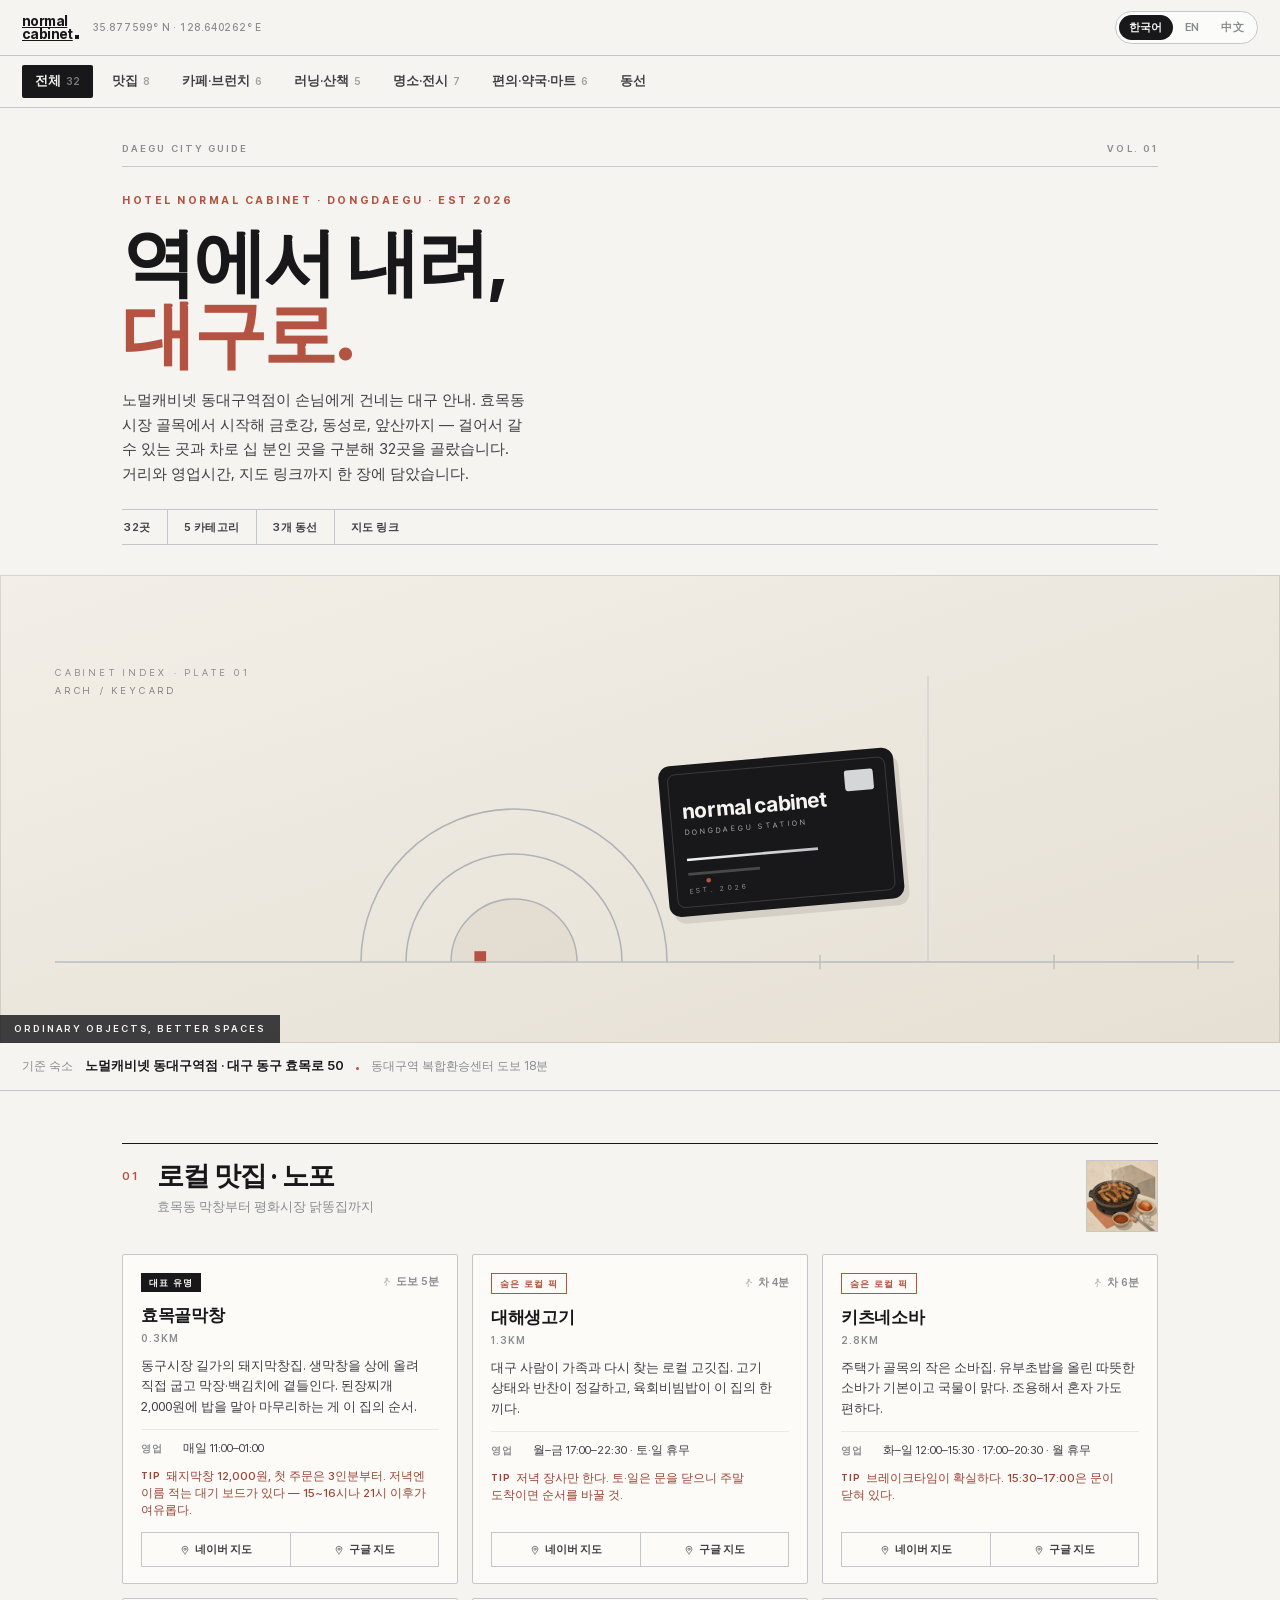
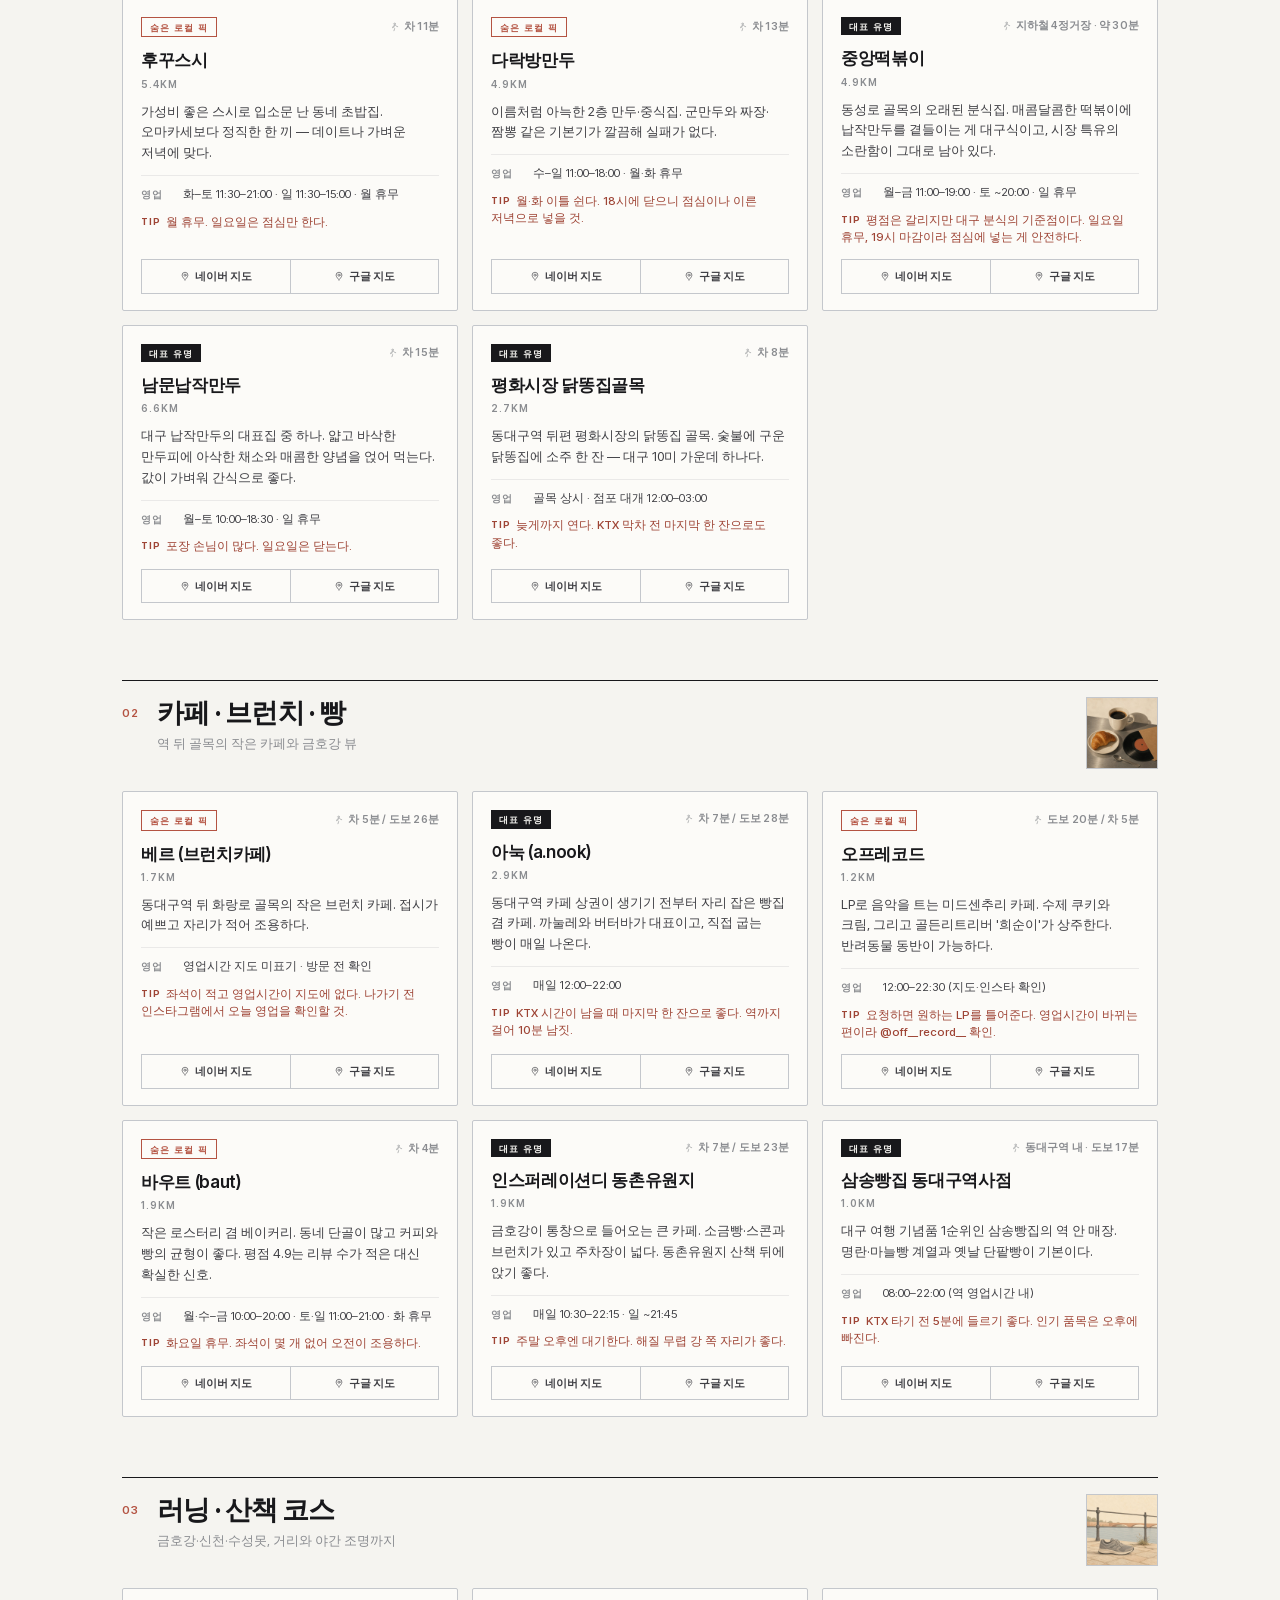
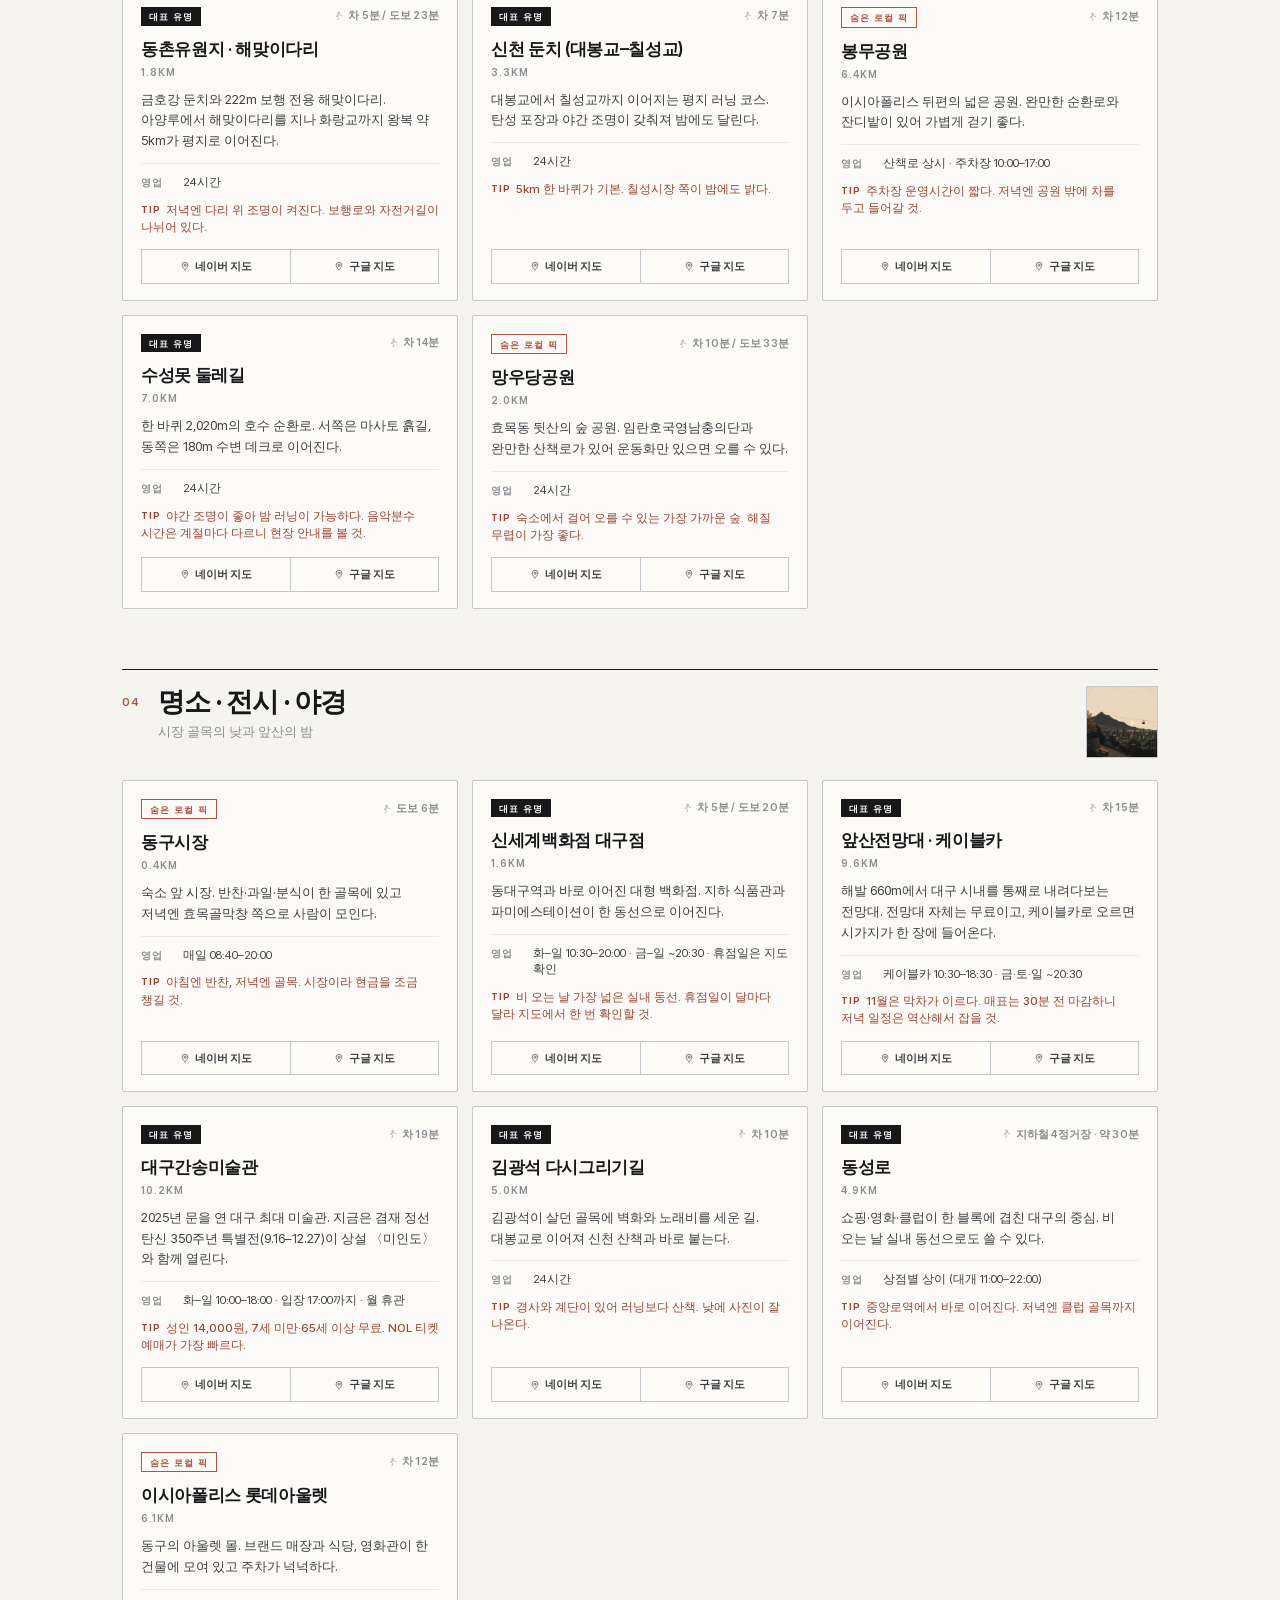
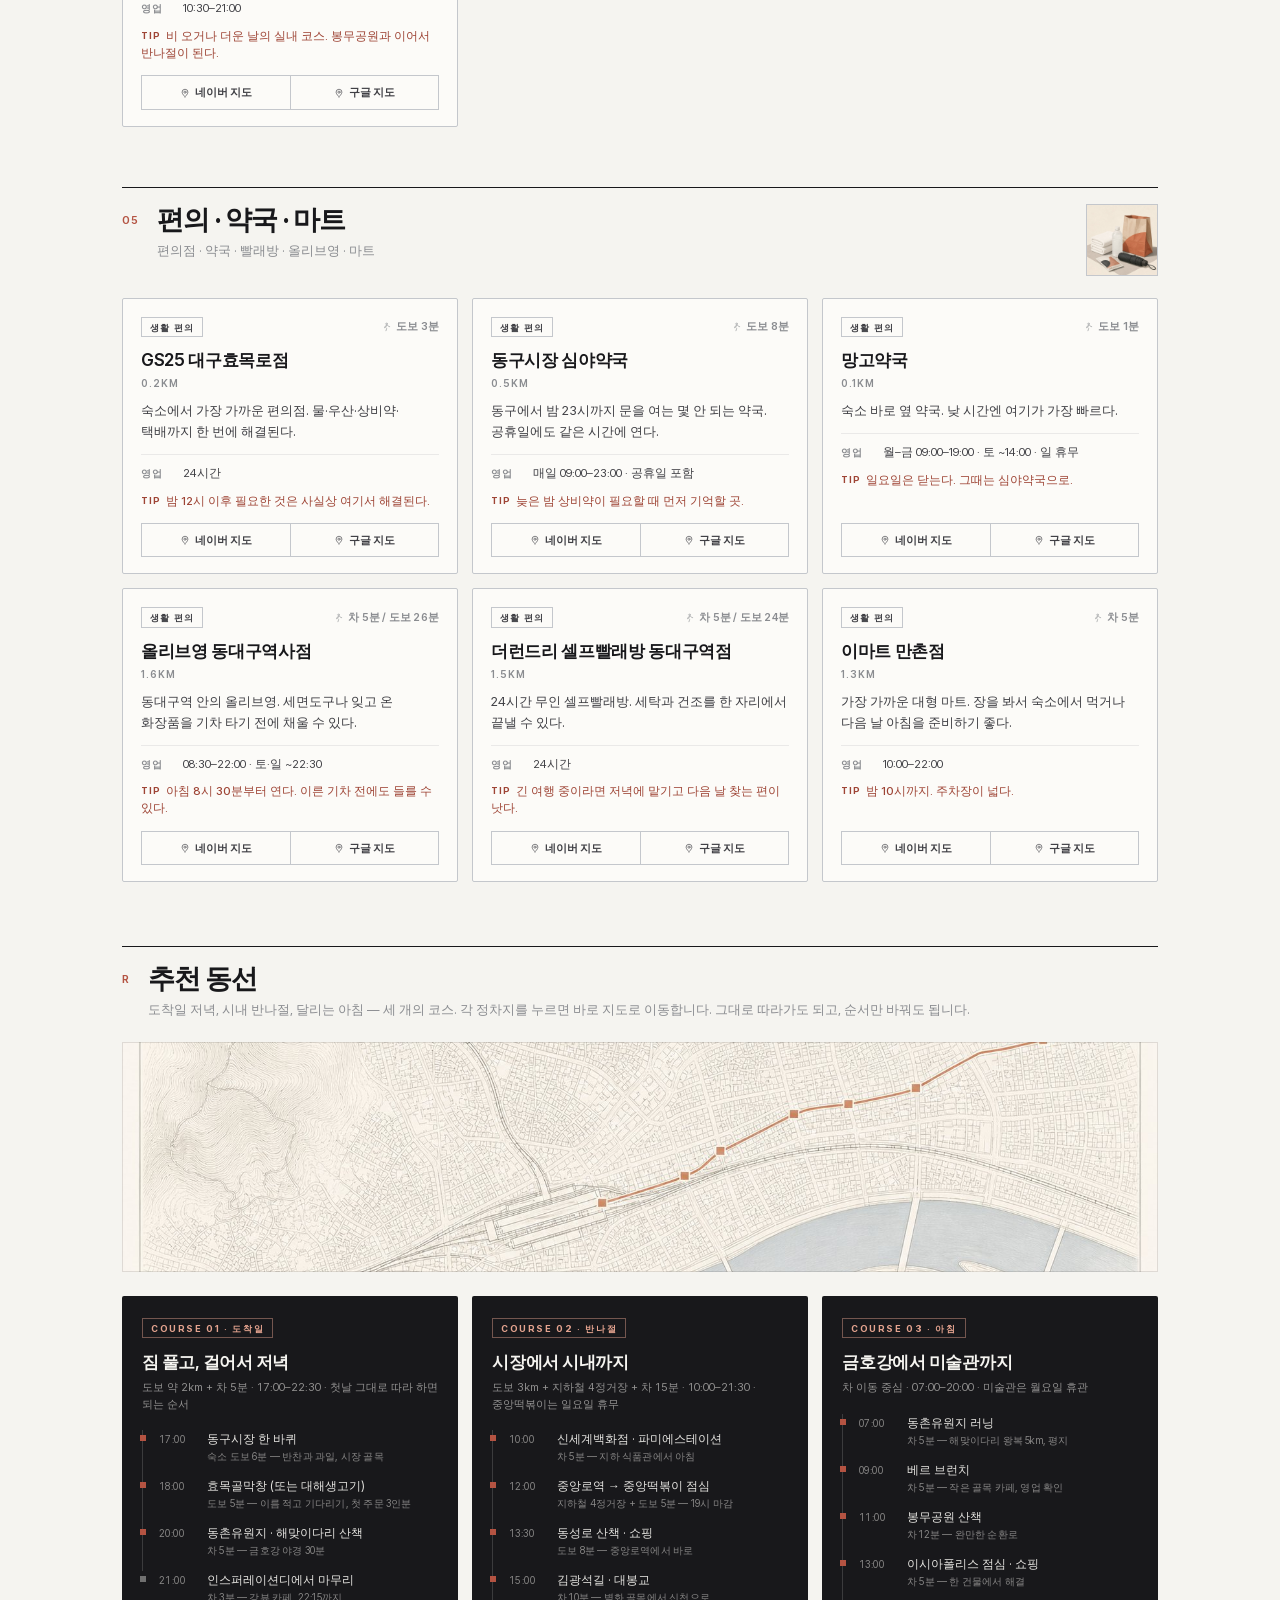
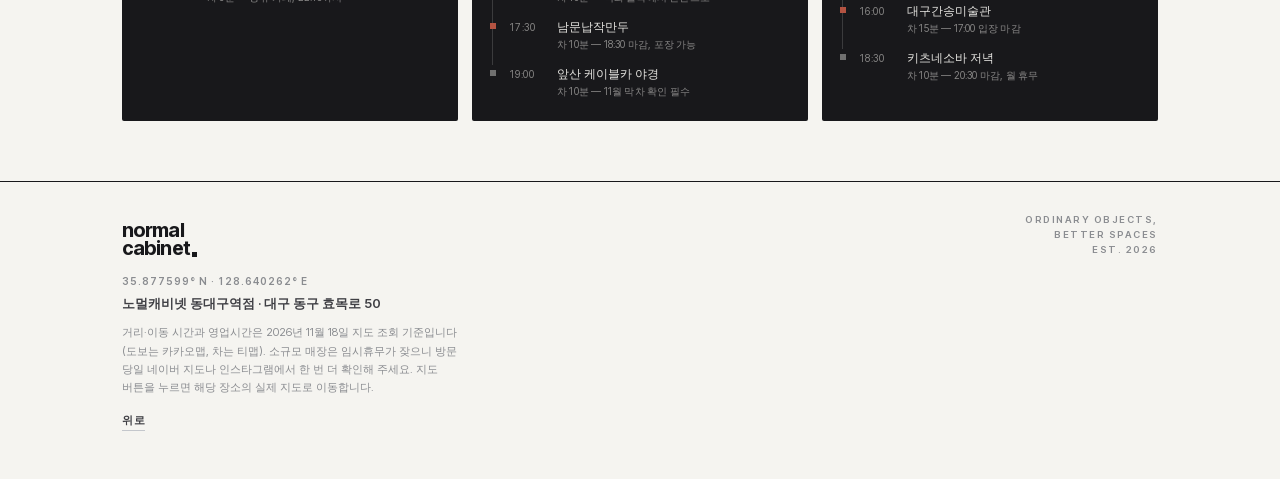
==== commit 66914a3f: "style(curation-dongdaegu): 플레이트 모바일 안전 영역에 맞춰 아치·키카드 위치 미세 조정 · 프리뷰에 큐레이션 프레임 추가" ====
--- a/curation-dongdaegu/index.html
+++ b/curation-dongdaegu/index.html
@@ -235,13 +235,13 @@
         <rect width="1600" height="520" fill="url(#ncPaper)" />
 
         <!-- receding arches, drawn as thin lines -->
-        <path d="M570 430 A70 70 0 0 1 710 430 Z" fill="#DED7CA" opacity="0.55" />
+        <path d="M590 430 A70 70 0 0 1 730 430 Z" fill="#DED7CA" opacity="0.55" />
         <g fill="none" stroke="#AFB3B8" stroke-width="1.7">
-          <path d="M570 430 A70 70 0 0 1 710 430" />
-          <path d="M520 430 A120 120 0 0 1 760 430" />
-          <path d="M470 430 A170 170 0 0 1 810 430" />
+          <path d="M590 430 A70 70 0 0 1 730 430" />
+          <path d="M540 430 A120 120 0 0 1 780 430" />
+          <path d="M490 430 A170 170 0 0 1 830 430" />
         </g>
-        <rect x="596" y="418" width="13" height="13" fill="#B45342" />
+        <rect x="616" y="418" width="13" height="13" fill="#B45342" />
 
         <!-- ground line and ticks -->
         <line x1="150" y1="430" x2="1460" y2="430" stroke="#B9BCC0" stroke-width="1.4" />
@@ -253,7 +253,7 @@
         <line x1="1120" y1="112" x2="1120" y2="430" stroke="#C9CCCF" stroke-width="1.2" />
 
         <!-- brushed steel keycard -->
-        <g transform="translate(838 196) rotate(-5 130 84)">
+        <g transform="translate(826 202) rotate(-5 130 84)">
           <rect x="5" y="8" width="262" height="168" rx="13" fill="#18181B" opacity="0.1" />
           <rect width="262" height="168" rx="13" fill="#18181B" />
           <rect x="10" y="10" width="242" height="148" rx="8" fill="none" stroke="#F5F4F0" stroke-opacity="0.16" />
